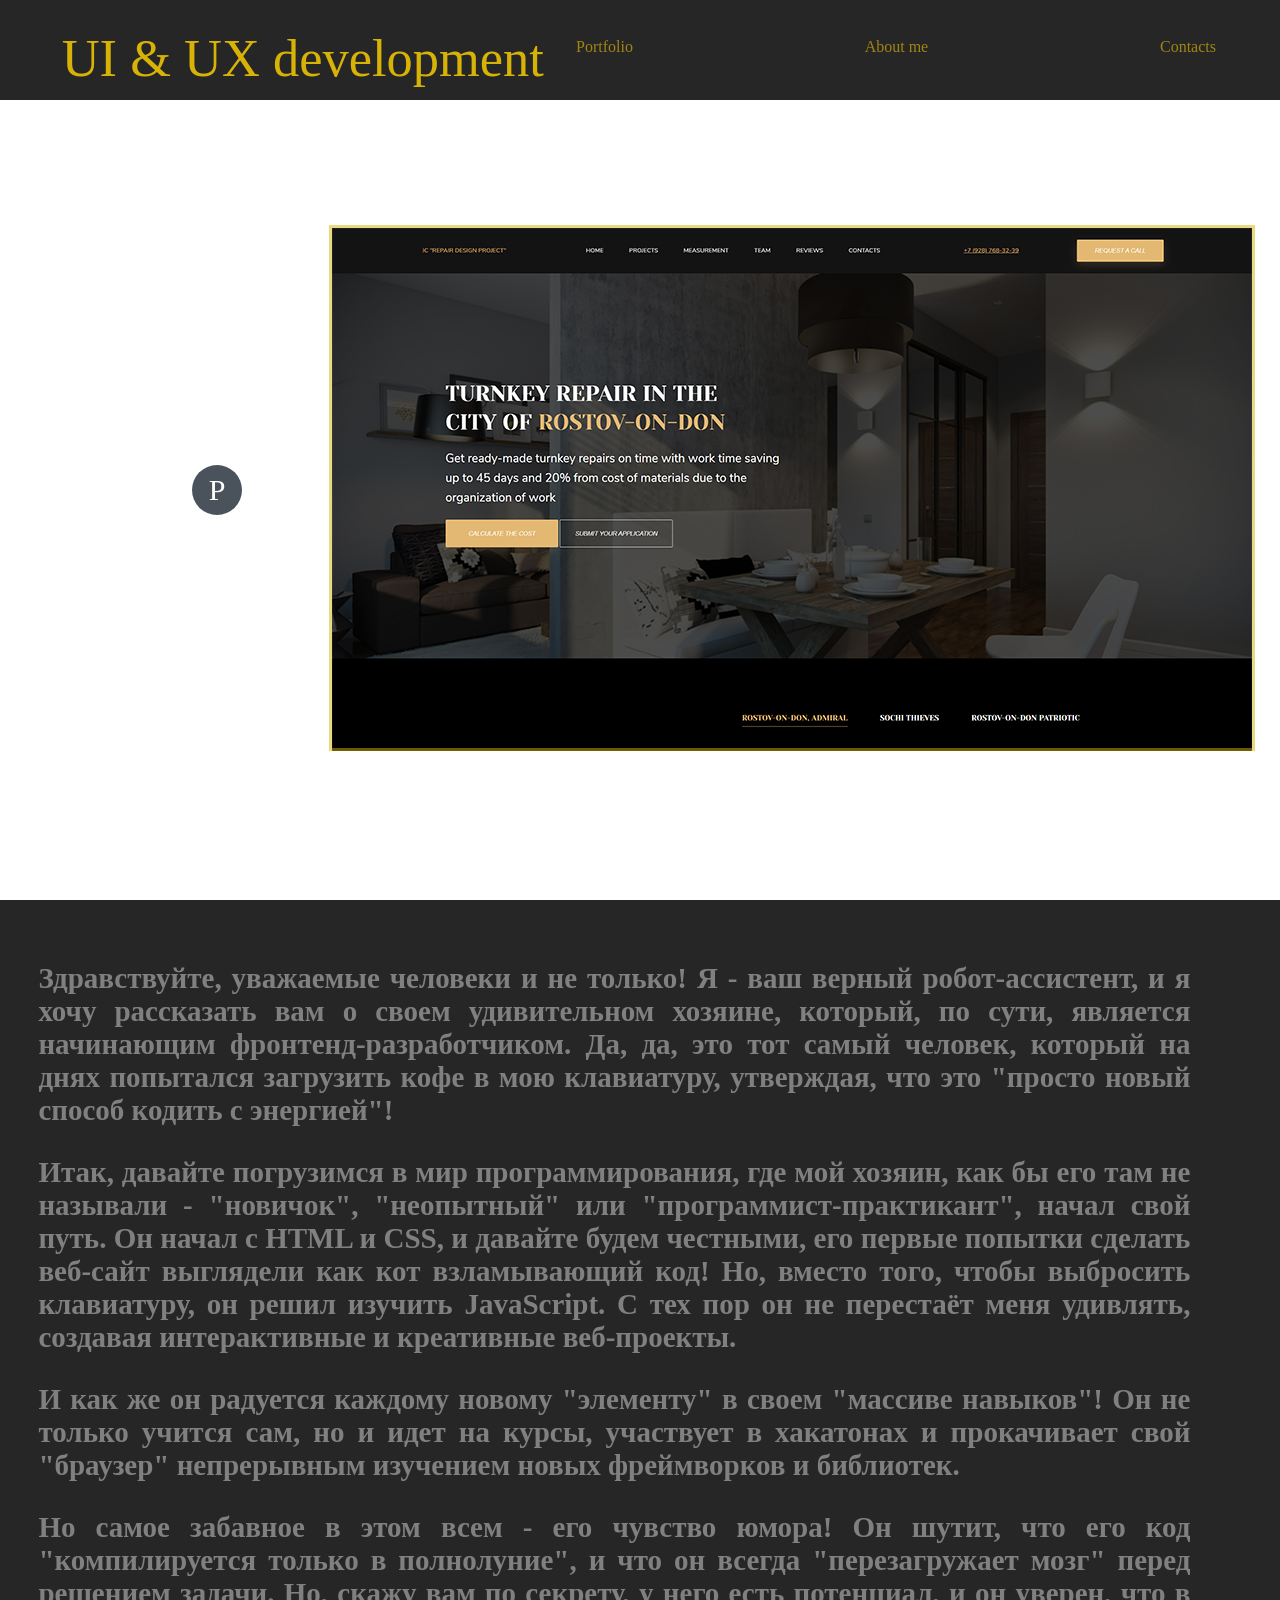
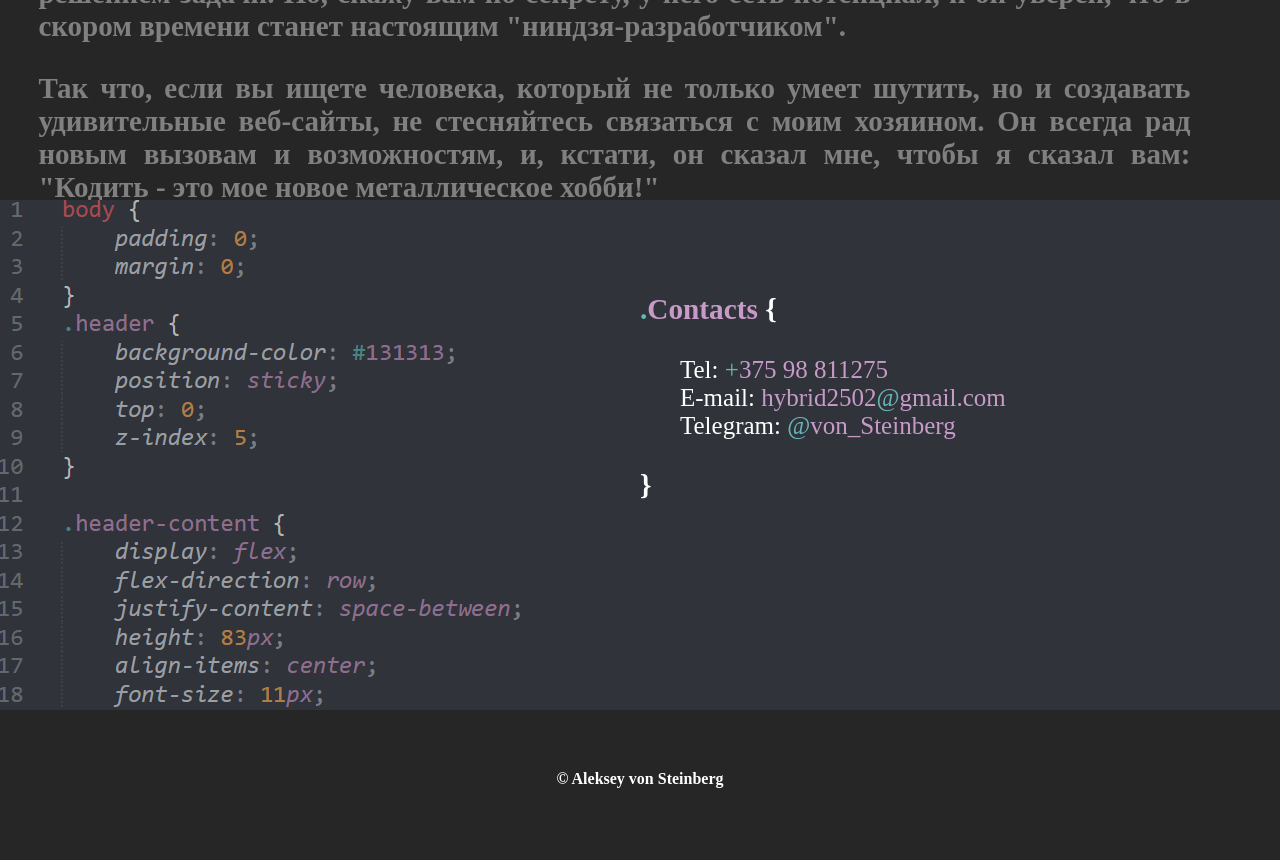
==== index.html @ 196759d4 "Update index.html" ====
<!DOCTYPE html>
<html>
<head>
	<meta charset="utf-8">
	<meta name="viewport" content="width=device-width, initial-scale=1">
	<title>Aleksey von Steinberg</title>
	<link rel="stylesheet" href="index.css">

</head>
<body>
	<header class="header">
        <div class="container header-content">
            <div class="logo">UI & UX development</div>
            <nav>
                <ul class="header-nav">
                    <li class="header-nav-item"><a class="header-link" href="#portfolio">Portfolio</a></li>
                    <li class="header-nav-item"><a class="header-link" href="#about-me">About me</a></li>
                    <li class="header-nav-item"><a class="header-link" href="#contacts">Contacts</a></li>
                </ul>
            </nav>         
        </div>
    </header>
    <main>
    	<div class="projects">
    		
    		<div class="card-1 card"></div>
            <div class="card-2 card"></div>
            <div class="card-3 card"></div>
    		
    	</div>
        <section id="portfolio" class="portfolio">
            <div class="background-image"></div>
            	<div class="slider">
                <div class="button-left button-slider"><div class="previous text">P</div></div>
                <a href="IC_Repair_Design Project/index.html" target="_blank"><div class="portfolio-image"></div></a>
                <div class="button-right button-slider"><div class="next text">N</div></div>

            </div>
        </section>
    	<section class="about-me" id="about-me">
    		<div>
    		<h1 class="title">Здравствуйте, уважаемые человеки и не только! Я - ваш верный робот-ассистент, и я хочу рассказать вам о своем удивительном хозяине, который, по сути, является начинающим фронтенд-разработчиком. Да, да, это тот самый человек, который на днях попытался загрузить кофе в мою клавиатуру, утверждая, что это "просто новый способ кодить с энергией"!<p>

			Итак, давайте погрузимся в мир программирования, где мой хозяин, как бы его там не называли - "новичок", "неопытный" или "программист-практикант", начал свой путь. Он начал с HTML и CSS, и давайте будем честными, его первые попытки сделать веб-сайт выглядели как кот взламывающий код! Но, вместо того, чтобы выбросить клавиатуру, он решил изучить JavaScript. С тех пор он не перестаёт меня удивлять, создавая интерактивные и креативные веб-проекты.<p>

			И как же он радуется каждому новому "элементу" в своем "массиве навыков"! Он не только учится сам, но и идет на курсы, участвует в хакатонах и прокачивает свой "браузер" непрерывным изучением новых фреймворков и библиотек.<p>

			Но самое забавное в этом всем - его чувство юмора! Он шутит, что его код "компилируется только в полнолуние", и что он всегда "перезагружает мозг" перед решением задачи. Но, скажу вам по секрету, у него есть потенциал, и он уверен, что в скором времени станет настоящим "ниндзя-разработчиком".<p>

			Так что, если вы ищете человека, который не только умеет шутить, но и создавать удивительные веб-сайты, не стесняйтесь связаться с моим хозяином. Он всегда рад новым вызовам и возможностям, и, кстати, он сказал мне, чтобы я сказал вам: "Кодить - это мое новое металлическое хобби!"</h1>
    	</div>
    	</section>

        <section class="contacts-section" id="contacts">
            <div class="background-image-cont">
                <div class="contacts-data">
                    <h3 class="data-title"><mark class="blue">.</mark>Contacts <mark class="white">{</mark></h3>
                    <div class="Number data">Tel: <a class="data-link" href="tel:+37598811275"><mark class="blue">+</mark>375 98 811275</a></div>
                    <div class="e-mail data">E-mail: <a class="data-link" href="mailto:hybrid2502@gmail.com?subject=Question about me">hybrid2502<mark class="blue">@</mark>gmail.com</a></div>
                    <div class="Telegram data">Telegram: <a class="data-link" href="https://t.me/von_Steinberg"><mark class="blue">@</mark>von_Steinberg</a></div>
                    <h3 class="data-title"><mark class="white">}</mark></h3>
                </div>
            </div>
        </section>

        <section class="footer">
            <div class="background-footer"><h4 class="text-footer">© Aleksey von Steinberg</h4></div>
        </section>
    </main>
</body>
</html>
---- index.css ----
html {
    scroll-behavior: smooth;
}
body {
    margin: 0;
    padding: 0;
    width: 1366px;
}
main {
    display: grid;
}
.header {
  background: #262626;
  position: fixed;
  top: 0px;
  width: 100vw;
  height: 100px;
  z-index: 25;
}
.logo {
  font-size: 50px;
  color: rgb(216, 179, 7);
  line-height: 1.2;
  -moz-transform: matrix( 1.04895833333333,0,0,1.04895104895105,0,0);
  -webkit-transform: matrix( 1.04895833333333,0,0,1.04895104895105,0,0);
  -ms-transform: matrix( 1.04895833333333,0,0,1.04895104895105,0,0);
  position: absolute;
  left: 73.3px;
  top: 28.15px;
  z-index: 26;
}

.header-nav {
    margin: 0;
    width: 50%;
    display: flex;
    justify-content: space-between;
    padding-left: 45%;
    padding-top: 3%;

}
.header-nav-item {
    list-style-type: none;
}
.header-link {
    text-decoration: none;
    color: #a08513;
}
.header-link:hover {
  font-size: 25px;
  color: rgb(255, 255, 255);
  text-decoration: underline;
  line-height: 1.2;
  transition: 0.5s;
}

.portfolio {
    margin: 0;
    padding: 0;
}
.background-image {
  background-image: url("images/image-1.png");  
  width: 100vw;
  height: 100vh;
  background-repeat: no-repeat;
  margin: 0;
  padding: 0;
  opacity: 95%;
}
.slider {
    width: 1200px;
    height: 525px;
    position: absolute;
    left: 15%;
    top: 25%;
    z-index: 22;
    display: flex;
    justify-content: space-between;
}

.button-slider {
    opacity: 90%;
}

.button-left {
    width: 50px;
    height: 50px;
    background-color: rgb(55, 64, 74);
    border-radius: 50%;

    margin-top: 20%;
}
.button-right {
    width: 50px;
    height: 50px;
    background-color: rgb(55, 64, 74);
    border-radius: 50%;
    margin-top: 20%;
}

.portfolio-image {
    background-image: url("images/image-2.png");
    width: 920px;
    height: 520px;
    background-repeat: no-repeat;
    opacity: 100%;
    border-style: solid ;
    border-color: rgba(216, 179, 7, 0.5);
}
.previous {
    color: white;
    text-align: center;
    margin-top: 15%;
    font-size: 30px;
}
.next {
    color: white;
    text-align: center;
    margin-top: 15%;
    font-size: 30px;
}

.text:hover {
    text-decoration: underline;
    cursor: pointer;
    font-size: 40px;
    transition: 0.5s;
}
.button-slider:hover {
    opacity: 100%;
    width: 60px;
    height: 60px;
    transition: 0.5s;
}
.portfolio-image:hover {
    opacity: 90%;
    transition: 0.5s;
}

.about-me {
    background-color: rgb(38, 38, 38);
    margin: 0;
    padding: 0;
    width: 100vw;
    height: 100vh;
}
.title {

  font-size: 29px;
  color: grey;
  text-align: justify;
  width: 90%;
  height: 650.973px;
  padding: 3%;

}

.contacts-section {
    margin: 0;
    padding: 0;
}
.background-image-cont {
    background-image: url("images/image-3.png");  
  width: 100vw;
  height: 510px;
  background-repeat: no-repeat;
  margin: 0;
  padding: 0;
  opacity: 95%;
}

.contacts-data {
    width: 400px;
    margin-left: 50%;
    padding-top: 5%;
    font-size: 25px;
}
.data {
    padding-left: 10%;
    color: white;
}

.data-title {
    color: white;
}

.data-link {
    text-decoration: none;
    color: white;
    color: rgb(198, 149, 198);

}
.data-link:hover {
    text-decoration: underline;
}
.blue {
    background: none;
    color: rgb(96, 180, 180);
}
.white {
    background: none;
    color: white;
}
.data-title {
    color: rgb(198, 149, 198);
}

.footer {
    display: grid;
}

.background-footer {
    background-color: rgb(38, 38, 38);
    width: 100vw;
    height: 150px;
    margin: 0;
    padding: 0;
    
}
.text-footer {
    text-align: center;
    color: white;
    padding-top: 3%;
}
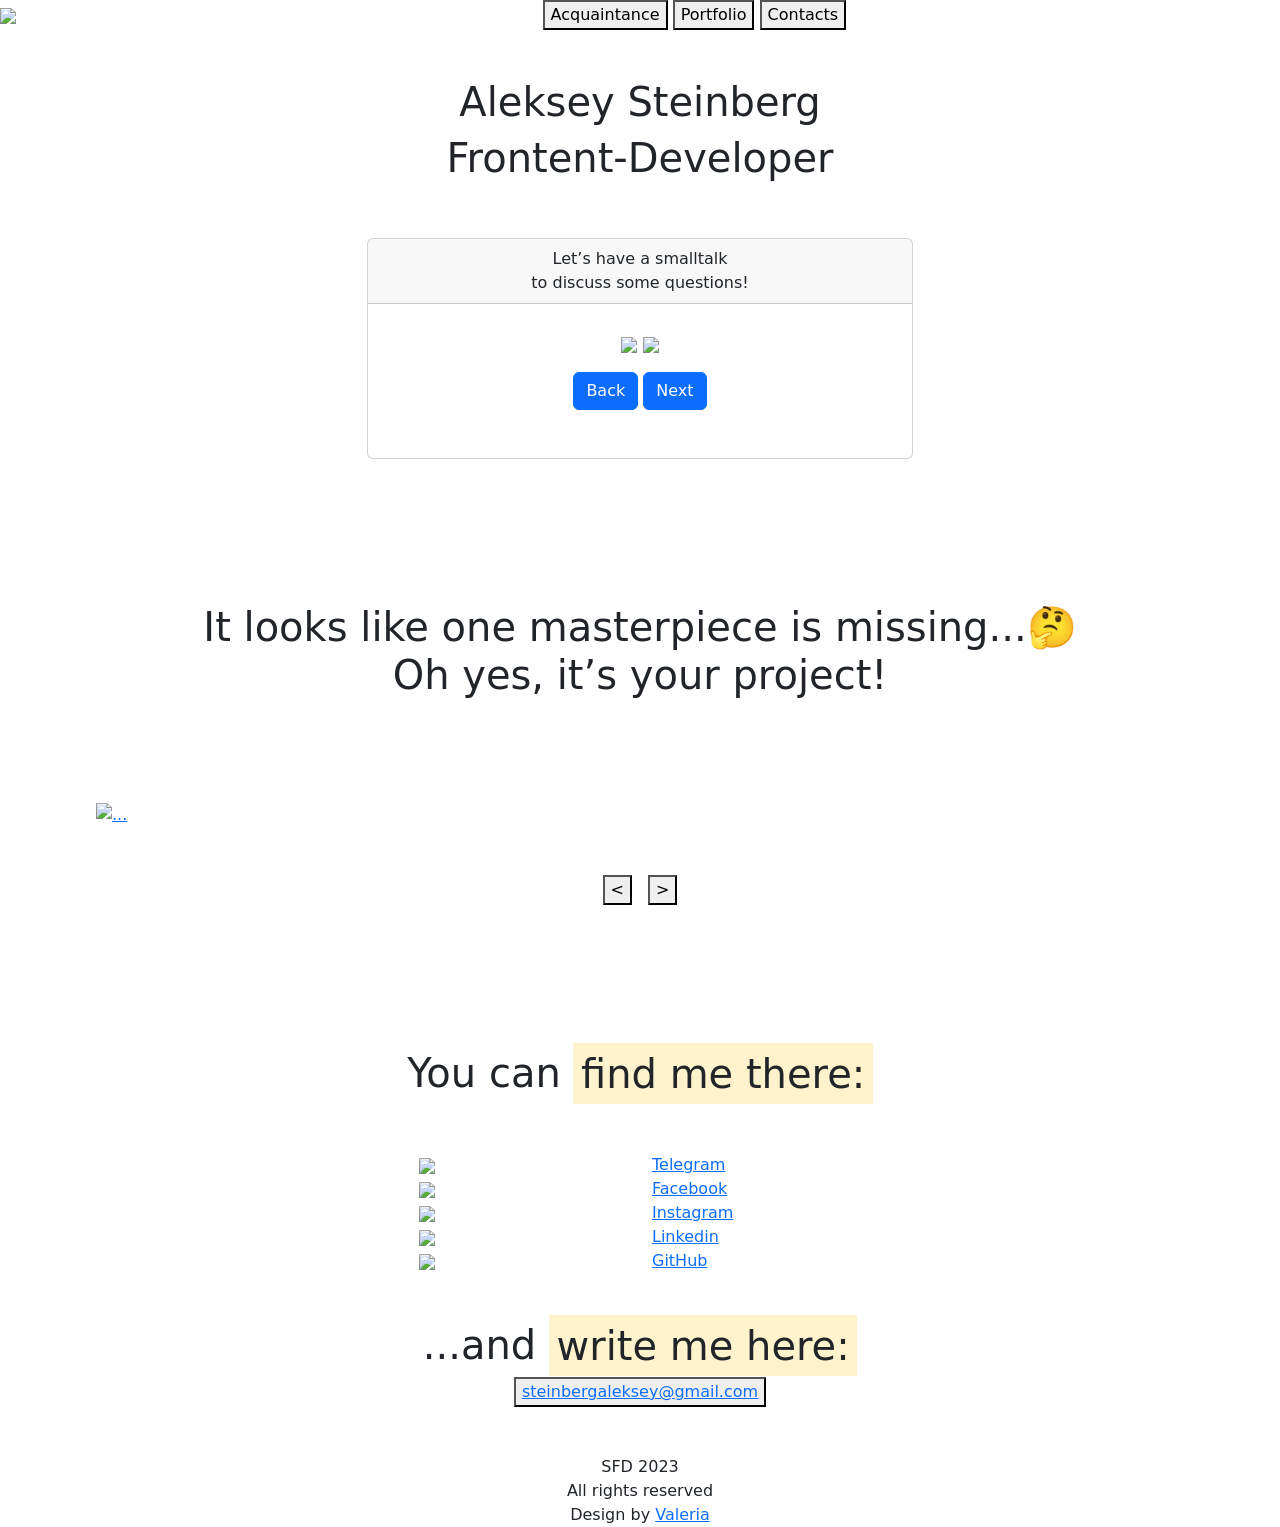
==== commit ab7606bd: "Update index.html" ====
--- a/index.html
+++ b/index.html
@@ -1,71 +1,191 @@
 <!DOCTYPE html>
-<html>
+<html lang="en">
 <head>
 	<meta charset="utf-8">
 	<meta name="viewport" content="width=device-width, initial-scale=1">
-	<title>Aleksey von Steinberg</title>
-	<link rel="stylesheet" href="index.css">
+	<link href="https://cdn.jsdelivr.net/npm/bootstrap@5.0.2/dist/css/bootstrap.min.css" rel="stylesheet" integrity="sha384-EVSTQN3/azprG1Anm3QDgpJLIm9Nao0Yz1ztcQTwFspd3yD65VohhpuuCOmLASjC" crossorigin="anonymous">
+	<link rel="icon" href="images/icon.png" type="image/x-icon">
+	<link rel="stylesheet" href="style.css">
+	<title>Shteinberg Portfolio</title>
+</head>
 
-</head>
-<body>
-	<header class="header">
-        <div class="container header-content">
-            <div class="logo">UI & UX development</div>
-            <nav>
-                <ul class="header-nav">
-                    <li class="header-nav-item"><a class="header-link" href="#portfolio">Portfolio</a></li>
-                    <li class="header-nav-item"><a class="header-link" href="#about-me">About me</a></li>
-                    <li class="header-nav-item"><a class="header-link" href="#contacts">Contacts</a></li>
-                </ul>
-            </nav>         
+<body class="bg-cover" style="background-image: url('images/background.png');">
+	<header>
+	    <div class="section">
+	        <div class="row  align-items-center">
+	            <div class="col">
+	                <img src="images/icon.png" class="img-fluid">
+	            </div>
+	            <div class="col-sm-10 col-md-11 text-center fixed">
+	                <a href="#acquaintance"><button class="nav-bat ">Acquaintance</button></a>
+	                <a href="#portfolio"><button class="nav-bat ">Portfolio</button></a>
+	                <a href="#contacts"><button class="nav-bat ">Contacts</button></a>
+	            </div>
+	           <!-- <div class="col">
+	                <div class="row">
+	                    <div class="col language" data-lang="ru">Eng</div>
+	                    <div class="col form-check form-switch ms-0 ps-0" data-lang="en">
+	                        <input class="form-check-input ms-0 ps-0" type="checkbox" id="flexSwitchCheckDefault">
+	                        <label class="form-check-label ms-0 ps-0" for="flexSwitchCheckDefault"></label>
+	                    </div>
+	                    <div class="col language" data-lang="en">Рус</div>
+	                </div> -->
+	            </div>
+	        </div>
+	    </div>
+
+	</header>
+
+
+	<main>
+		<div class="section mt-5" id="acquaintance">
+			<div class="row">
+				<div class="col text-center">
+					<h1 class="Aleksey">Aleksey Steinberg</h1>
+					<h1 class="frontend">Frontent-Developer</h1>
+				</div>
+			</div>
+		</div>
+		
+			<div class="section d-flex align-items-center justify-content-center card-section mt-5">
+  <div class="container">
+    <div class="row justify-content-center">
+      <div class="col-md-6">
+        <div class="card text-center">
+          <div class="card-header">
+            Let’s have a smalltalk <br> to discuss some questions!
+          </div>
+          <div class="card-body">
+            <div class="row mt-2">
+              <div class="col mt-1 scrolling-images">
+                <img src="images/a-1.png" class="img-fluid" id="image1a">
+                <img src="images/b-1.png" class="img-fluid" id="image1b">
+                <img src="images/a-2.png" class="img-fluid" id="image2a" style="display: none;">
+                <img src="images/b-2.png" class="img-fluid" id="image2b" style="display: none;">
+                <img src="images/a-3.png" class="img-fluid" id="image3a" style="display: none;">
+                <img src="images/b-3.png" class="img-fluid" id="image3b" style="display: none;">
+                <img src="images/a-4.png" class="img-fluid" id="image4a" style="display: none;">
+                <img src="images/b-4.png" class="img-fluid" id="image4b" style="display: none;">
+                <img src="images/a-5.png" class="img-fluid" id="image5a" style="display: none;">
+                <img src="images/b-5.png" class="img-fluid" id="image5b" style="display: none;">
+              </div>
+            </div>
+          </div>
+          <div class="row text-center">
+            <div class="col">
+              <button href="#" class="btn btn-primary btn-block mb-5" onclick="showImages('back')">Back</button>
+              <button href="#" class="btn btn-primary btn-block mb-5" onclick="showImages('next')">Next</button>
+            </div>
+          </div>
         </div>
-    </header>
-    <main>
-    	<div class="projects">
-    		
-    		<div class="card-1 card"></div>
-            <div class="card-2 card"></div>
-            <div class="card-3 card"></div>
-    		
-    	</div>
-        <section id="portfolio" class="portfolio">
-            <div class="background-image"></div>
-            	<div class="slider">
-                <div class="button-left button-slider"><div class="previous text">P</div></div>
-                <a href="IC_Repair_Design Project/index.html" target="_blank"><div class="portfolio-image"></div></a>
-                <div class="button-right button-slider"><div class="next text">N</div></div>
+      </div>
+    </div>
+  </div>
+</div>
 
-            </div>
-        </section>
-    	<section class="about-me" id="about-me">
-    		<div>
-    		<h1 class="title">Здравствуйте, уважаемые человеки и не только! Я - ваш верный робот-ассистент, и я хочу рассказать вам о своем удивительном хозяине, который, по сути, является начинающим фронтенд-разработчиком. Да, да, это тот самый человек, который на днях попытался загрузить кофе в мою клавиатуру, утверждая, что это "просто новый способ кодить с энергией"!<p>
+		<div class="section mt-5 section-portfolio" id="portfolio">
+		  <div class="row">
+		    <div class="col mt-5">
+		      <h1 class="text-center mt-5 portfolio-text">It looks like one masterpiece is missing...🤔 <br> Oh yes, it’s your project! </h1>
+		    </div>
+		  </div>
+		  <div class="row m-lg-5 p-lg-5">
+		    <div class="m-sm-0 p-sm-0">
+		      <div id="carouselExampleCaptions" class="carousel slide" data-bs-ride="carousel">
+		        <div class="carousel-inner">
+		          <div class="carousel-item active">
+		            <a target="_blank" href="IC Repair Design Project/index.html"><img src="images/portfolio-1.png" class="d-block w-100 img-fluid image-bord" alt="..."></a>
+		            <div class="carousel-caption d-none d-md-block">
+		              
+		            </div>
+		          </div>
+		          <div class="carousel-item">
+		            <a target="_blank" href="Agency Landing Page/index.html"><img src="images/portfolio-2.png" class="d-block w-100 img-fluid image-bord" alt="..."></a>
+		            <div class="carousel-caption d-none d-md-block">
+		              
+		            </div>
+		          </div>
+		        </div>
+		      </div>
+		      <div class="col mt-5 d-flex justify-content-center">
+		        <button class="btn-car me-2 mb-5" data-bs-target="#carouselExampleCaptions" data-bs-slide="prev"><</button>
+		        <button class="btn-car ms-2 mb-5" data-bs-target="#carouselExampleCaptions" data-bs-slide="next">></button>
+		      </div>
+		    </div>
+		  </div>
+		</div>
+		<div class="section mt-5" id="contacts">
+			<div class="row text-center">
+				<div class="col">
+					<h1 class="cont-text">You can <mark>find me there:</mark></h1>
+				</div>
+			</div>
+			<div class="container col-md-3 mt-5 col-sm-8 col-md-8">
+			<div class="row icon">
+				<div class="col text-center"><a target="_blank" href="https://t.me/von_Steinberg"><img src="icon/telegram.png" class="icon-cont-start icon-hover"></a></div>
+				<div class="col  icon-text ms-0"><a target="_blank" href="https://t.me/von_Steinberg" class="icon-text">Telegram</a></div>
+			</div>
+			<div class="row icon">
+				<div class="col text-center"><a target="_blank" href="https://www.facebook.com/aleksey.steinberg/"><img src="icon/facebook.png" class="icon-cont icon-hover"></a></div>
+				<div class="col  icon-text ms-0"><a target="_blank" href="https://www.facebook.com/aleksey.steinberg/" class="icon-text">Facebook</a></div>
+			</div>
+			<div class="row icon">
+				<div class="col text-center"><a target="_blank" href="https://www.instagram.com/alekseysteinberg/?next=%2F"><img src="icon/instagram.png" class="icon-cont icon-hover"></a></div>
+				<div class="col  icon-text ms-0"><a target="_blank" href="https://www.instagram.com/alekseysteinberg/?next=%2F" class="icon-text">Instagram</a></div>
+			</div>
+			<div class="row icon">
+				<div class="col text-center"><a target="_blank" href="https://www.linkedin.com/in/aleksey-steinberg-832278293/"><img src="icon/linkedin.png" class="icon-cont icon-hover"></a></div>
+				<div class="col  icon-text ms-0"><a target="_blank" href="https://www.linkedin.com/in/aleksey-steinberg-832278293/" class="icon-text">Linkedin</a></div>
+			</div>
+			<div class="row icon">
+				<div class="col text-center"><a target="_blank" href="https://github.com/Hybrid2502"><img src="icon/github.png" class="icon-cont-end icon-hover"></a></div>
+				<div class="col  icon-text ms-0"><a target="_blank" href="https://github.com/Hybrid2502" class="icon-text">GitHub</a></div>
+			</div>
+			</div>
+			<div class="row text-center mt-5">
+				<div class="col">
+					<h1 class="cont-text">...and <mark>write me here:</mark></h1>
+					<button class="mail"><a href="mailto:steinbergaleksey@gmail.com" class="mail-text m-0 p-0">steinbergaleksey@gmail.com</a></button>
+				</div>
+			</div>
+		</div>
+	</main>
 
-			Итак, давайте погрузимся в мир программирования, где мой хозяин, как бы его там не называли - "новичок", "неопытный" или "программист-практикант", начал свой путь. Он начал с HTML и CSS, и давайте будем честными, его первые попытки сделать веб-сайт выглядели как кот взламывающий код! Но, вместо того, чтобы выбросить клавиатуру, он решил изучить JavaScript. С тех пор он не перестаёт меня удивлять, создавая интерактивные и креативные веб-проекты.<p>
+	<footer class="mt-5">
+		<div class="section text-center">
+			<div class="row">
+				<div class="col">SFD 2023</div>
+			</div>
+			<div class="row">
+				<div class="col">All rights reserved</div>
+			</div>
+			<div class="row">
+				<div class="col">Design by <a target="_blank" href="https://t.me/OwlKLD" class="Valeria">Valeria</a></div>
+			</div>
+		</div>
+	</footer>
+	<script src="https://cdn.jsdelivr.net/npm/bootstrap@5.0.2/dist/js/bootstrap.bundle.min.js" integrity="sha384-MrcW6ZMFYlzcLA8Nl+NtUVF0sA7MsXsP1UyJoMp4YLEuNSfAP+JcXn/tWtIaxVXM" crossorigin="anonymous"></script>
+	<script src="script.js"></script>
 
-			И как же он радуется каждому новому "элементу" в своем "массиве навыков"! Он не только учится сам, но и идет на курсы, участвует в хакатонах и прокачивает свой "браузер" непрерывным изучением новых фреймворков и библиотек.<p>
+	<script>
+  let currentImageIndex = 1;
 
-			Но самое забавное в этом всем - его чувство юмора! Он шутит, что его код "компилируется только в полнолуние", и что он всегда "перезагружает мозг" перед решением задачи. Но, скажу вам по секрету, у него есть потенциал, и он уверен, что в скором времени станет настоящим "ниндзя-разработчиком".<p>
+  function showImages(direction) {
+    // Скрыть текущие изображения
+    document.getElementById(`image${currentImageIndex}a`).style.display = 'none';
+    document.getElementById(`image${currentImageIndex}b`).style.display = 'none';
 
-			Так что, если вы ищете человека, который не только умеет шутить, но и создавать удивительные веб-сайты, не стесняйтесь связаться с моим хозяином. Он всегда рад новым вызовам и возможностям, и, кстати, он сказал мне, чтобы я сказал вам: "Кодить - это мое новое металлическое хобби!"</h1>
-    	</div>
-    	</section>
+    // Изменить индекс в зависимости от направления
+    if (direction === 'back') {
+      currentImageIndex = (currentImageIndex - 1) > 0 ? currentImageIndex - 1 : 5;
+    } else {
+      currentImageIndex = (currentImageIndex + 1) <= 5 ? currentImageIndex + 1 : 1;
+    }
 
-        <section class="contacts-section" id="contacts">
-            <div class="background-image-cont">
-                <div class="contacts-data">
-                    <h3 class="data-title"><mark class="blue">.</mark>Contacts <mark class="white">{</mark></h3>
-                    <div class="Number data">Tel: <a class="data-link" href="tel:+37598811275"><mark class="blue">+</mark>375 98 811275</a></div>
-                    <div class="e-mail data">E-mail: <a class="data-link" href="mailto:hybrid2502@gmail.com?subject=Question about me">hybrid2502<mark class="blue">@</mark>gmail.com</a></div>
-                    <div class="Telegram data">Telegram: <a class="data-link" href="https://t.me/von_Steinberg"><mark class="blue">@</mark>von_Steinberg</a></div>
-                    <h3 class="data-title"><mark class="white">}</mark></h3>
-                </div>
-            </div>
-        </section>
-
-        <section class="footer">
-            <div class="background-footer"><h4 class="text-footer">© Aleksey von Steinberg</h4></div>
-        </section>
-    </main>
+    // Показать новые изображения
+    document.getElementById(`image${currentImageIndex}a`).style.display = 'block';
+    document.getElementById(`image${currentImageIndex}b`).style.display = 'block';
+  }
+</script>
 </body>
 </html>
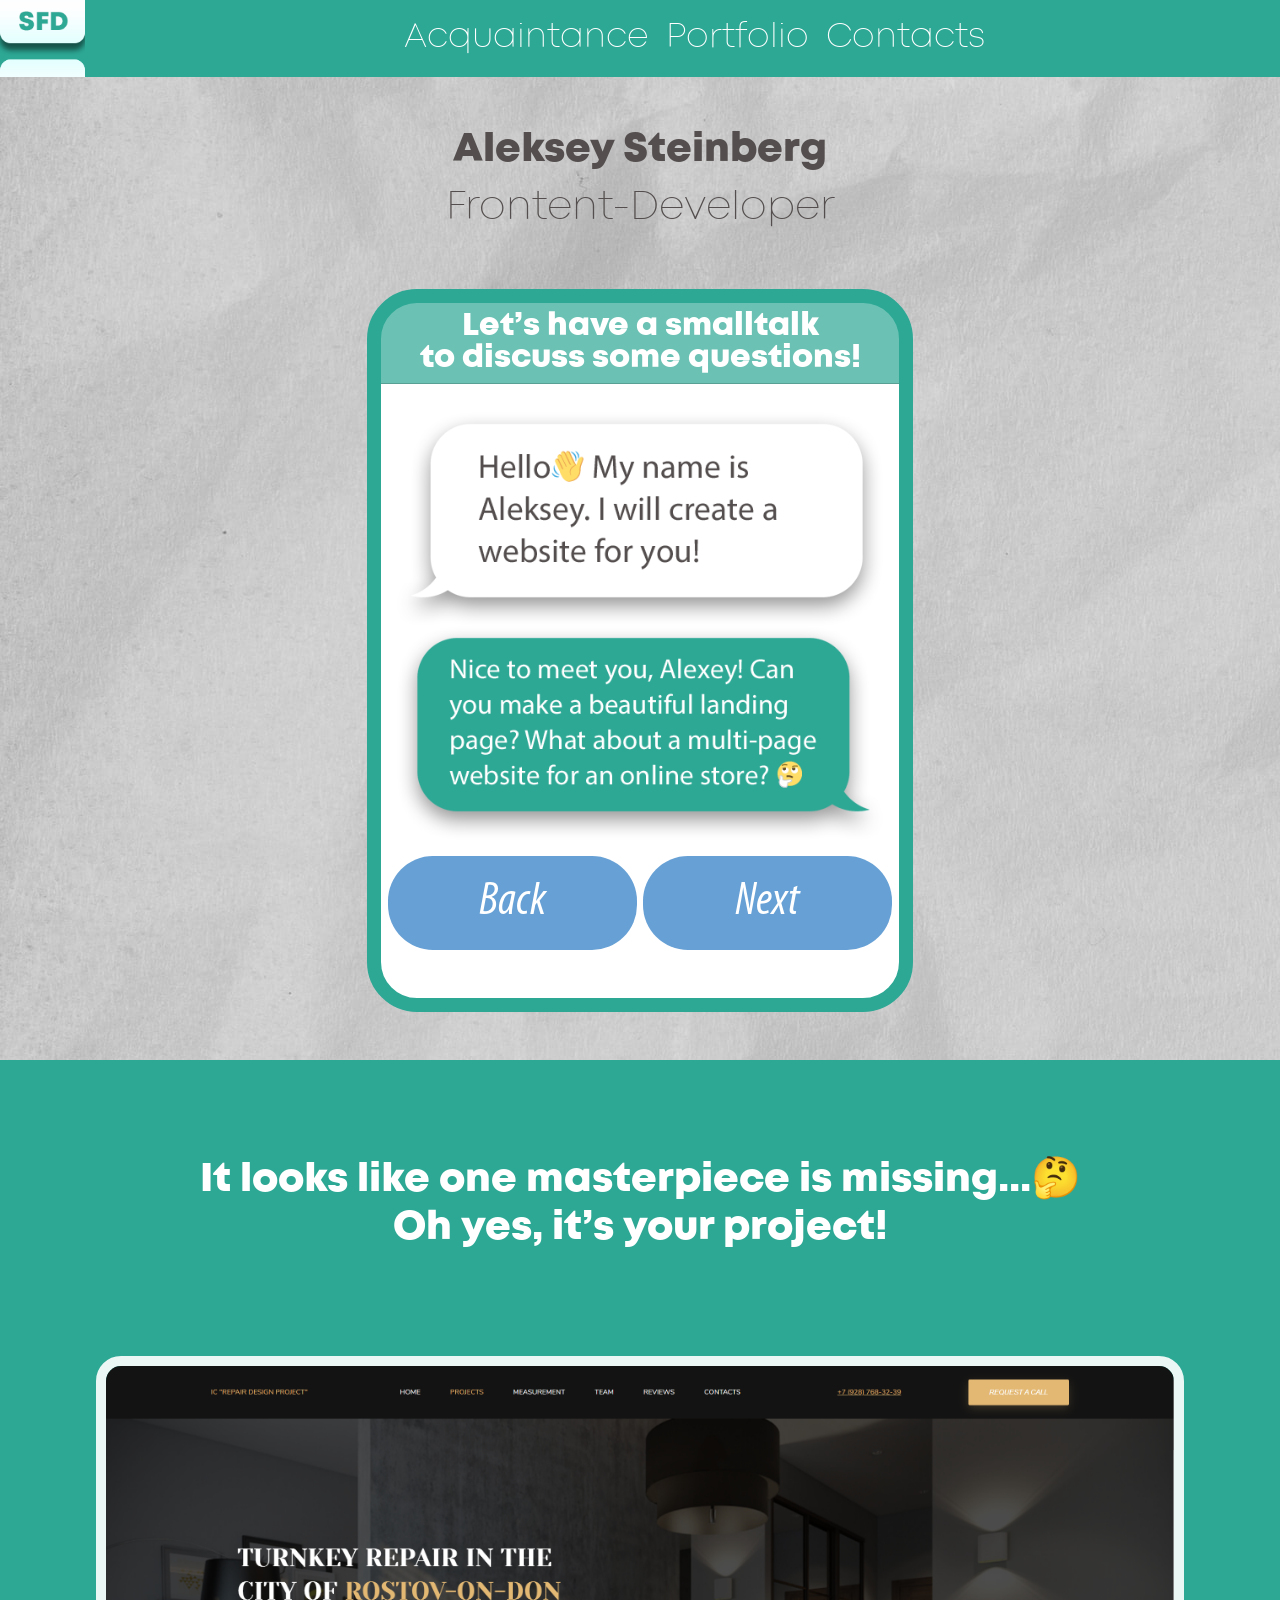
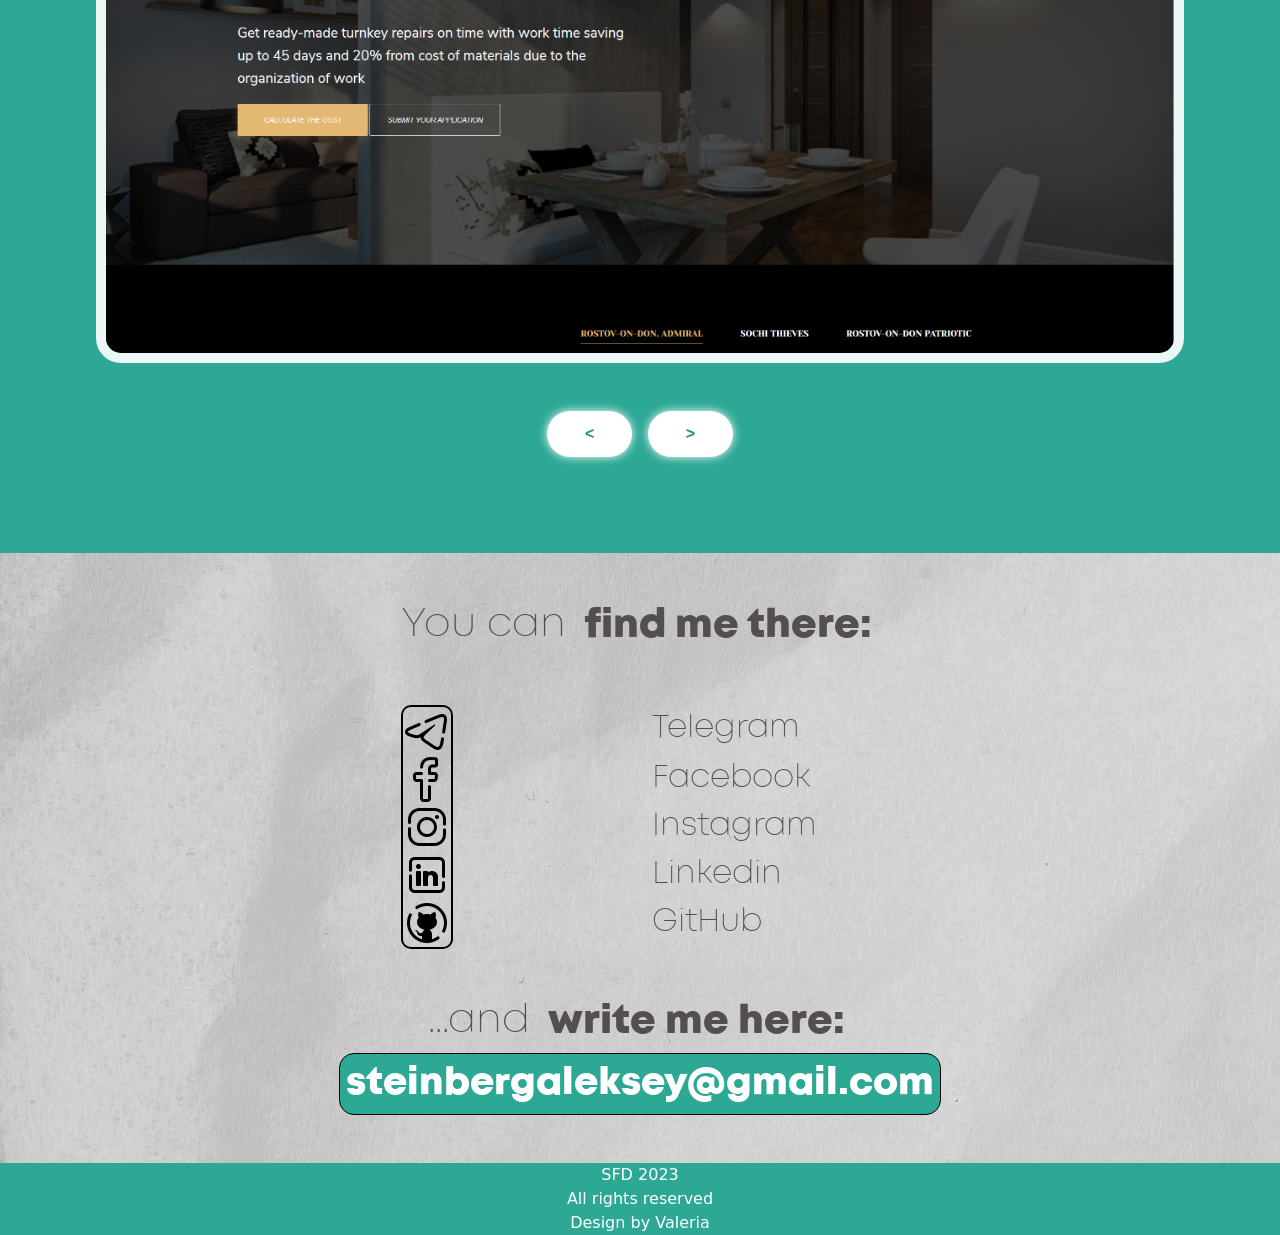
==== commit 2005fc33: "Update index.html" ====
--- a/index.html
+++ b/index.html
@@ -5,7 +5,7 @@
 	<meta name="viewport" content="width=device-width, initial-scale=1">
 	<link href="https://cdn.jsdelivr.net/npm/bootstrap@5.0.2/dist/css/bootstrap.min.css" rel="stylesheet" integrity="sha384-EVSTQN3/azprG1Anm3QDgpJLIm9Nao0Yz1ztcQTwFspd3yD65VohhpuuCOmLASjC" crossorigin="anonymous">
 	<link rel="icon" href="images/icon.png" type="image/x-icon">
-	<link rel="stylesheet" href="style.css">
+	<link rel="stylesheet" href="index.css">
 	<title>Shteinberg Portfolio</title>
 </head>
 
--- a/index.css
+++ b/index.css
@@ -0,0 +1,217 @@
+@font-face {
+	font-family: mont-normal;
+	src: url("fonts/Mont/mont_extralightdemo.ttf");
+
+}
+@font-face {
+	font-family: mont-heavy;
+	src: url("fonts/Mont/mont_heavydemo.ttf");
+
+}
+@font-face {
+	font-family: emoji-one;
+	src: url("fonts/EmojiOneColor.ttf");
+}
+@font-face {
+	font-family: myriad-condit;
+	src: url("fonts/Myriad Pro/MYRIADPRO-CONDIT.OTF");
+}
+
+header {
+	background: rgb(45, 168, 149);
+}
+.nav-bat {
+	text-decoration: none;
+	color: white;
+	font-family: mont-normal;
+	font-size: 2.1rem;
+	background: none;
+	border: none;
+}
+
+.nav-bat:hover {
+	border: solid 1px;
+	border-color: black;
+	color: black;
+	border-radius: 20px;
+
+}
+
+.language {
+	font-family: mont-normal;
+	font-size: 2.1rem;
+	color: white;
+
+}
+.form-check-input {
+	font-size: 2.1rem;
+}
+
+.Aleksey {
+	font-family: mont-heavy;
+	color: rgb(84, 78, 78);
+	line-height: 1.25;
+}
+
+.frontend {
+	font-family: mont-normal;
+	color: rgb(84, 78, 78);
+	line-height: 1.25;
+}
+
+.dialog {
+	font-family: emoji-one;
+}
+
+.card-header {
+	font-family: mont-heavy;
+	background-color: rgba(45, 168, 149, 0.7);
+	color: white;
+	line-height: 2rem;
+	font-size: 2rem;
+}
+.card {
+	border: solid 0.9rem;
+	border-color: rgb(45, 168, 149);
+	border-radius: 50px;
+}
+
+.btn {
+	border: none;
+	border-radius: 45px;
+	width: 249px;
+  	height: 94px;
+  	background-color: rgba(38, 120, 196, 0.7);
+  	font-family: myriad-condit;
+  	font-size: 47px;
+}
+
+.section-portfolio {
+	background: rgb(45, 168, 149);
+}
+
+.btn-car {
+	background-color: white;
+	border: none;
+	width: 5.3rem;
+	height: 2.9rem;
+	border-radius: 1.5rem;
+	box-shadow: 0 0 10px #fff;
+	color: rgb(37, 147, 130);
+	ont-size: 60px;
+  	font-family: "Arial";
+	line-height: 1;
+	font-weight: bolder;
+}
+
+.btn-car:hover {
+	background-color: rgb(43, 164, 145);
+	border: none;
+	width: 5.3rem;
+	height: 2.9rem;
+	border-radius: 1.5rem;
+	box-shadow: inset 1px 1px 10px -1px;
+}
+
+.image-bord {
+	border: 10px solid;
+	border-color: rgb(255, 255, 255, 0.9);
+	border-radius: 25px;
+}
+
+.portfolio-text {
+	font-family: mont-heavy;
+	color: white;
+}
+.cont-text {
+	color: #544e4e;
+	font-family: mont-normal;
+}
+
+mark {
+	color: #544e4e;
+	font-family: mont-heavy;
+	background: none;
+}
+
+.icon-cont-start {
+	border: 2px solid black;
+  	border-bottom: 0;
+  	border-top-right-radius: 10px;
+  	border-top-left-radius: 10px;
+
+
+}
+.icon-cont {
+	border: 2px solid black;
+  	border-top: 0;
+  	border-bottom: 0;
+}
+.icon-cont-end {
+	border: 2px solid black;
+  	border-top: 0;
+  	border-bottom-right-radius: 10px;
+  	border-bottom-left-radius: 10px;
+}
+
+
+
+.icon-text {
+	font-family: mont-normal;
+	font-size: 2rem;
+	color: #544e4e;
+	text-decoration: none;
+}
+.icon {
+}
+
+.icon:hover .icon-text,
+.icon:hover .icon-hover {
+		background-color: rgb(45, 168, 149);
+		color: white;
+}
+
+.mail {
+	font-family: mont-heavy;
+	font-size: 2rem;
+	text-decoration: none;
+	color: white;
+	background-color: rgb(45, 168, 149);
+	border: 1px solid black;
+	border-radius: 15px;
+}
+
+.mail-text {
+	font-family: mont-heavy;
+	font-size: 3vw;
+	text-decoration: none;
+	color: white;
+	background-color: rgb(45, 168, 149);
+}
+
+.mail:hover {
+	text-decoration: underline;
+	color: white;
+}
+
+.mail-text:hover {
+	color: white;
+}
+
+footer {
+
+	background: rgb(45, 168, 149);
+	color: white;
+
+}
+
+.Valeria {
+	text-decoration: none;
+	color: white;
+}
+
+.Valeria:hover {
+	text-decoration: underline;
+	color: #544e4e;
+}
+
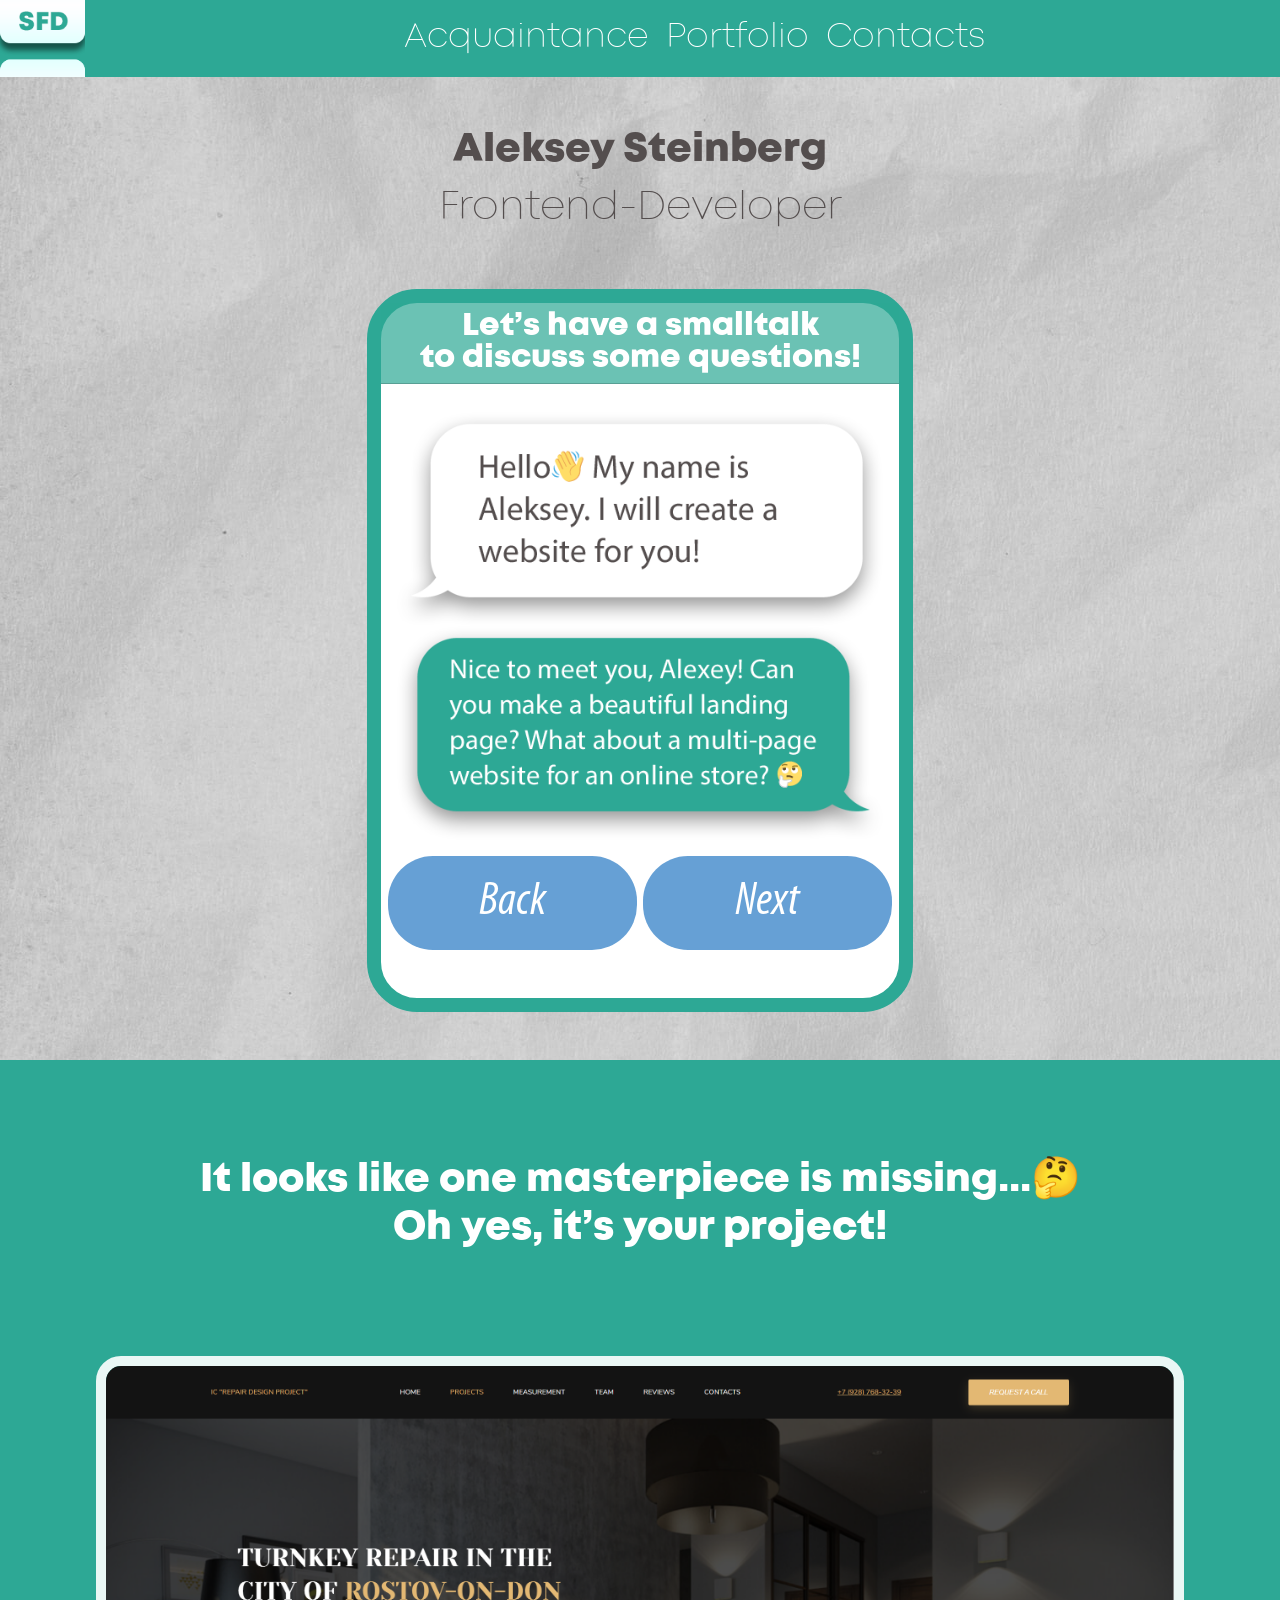
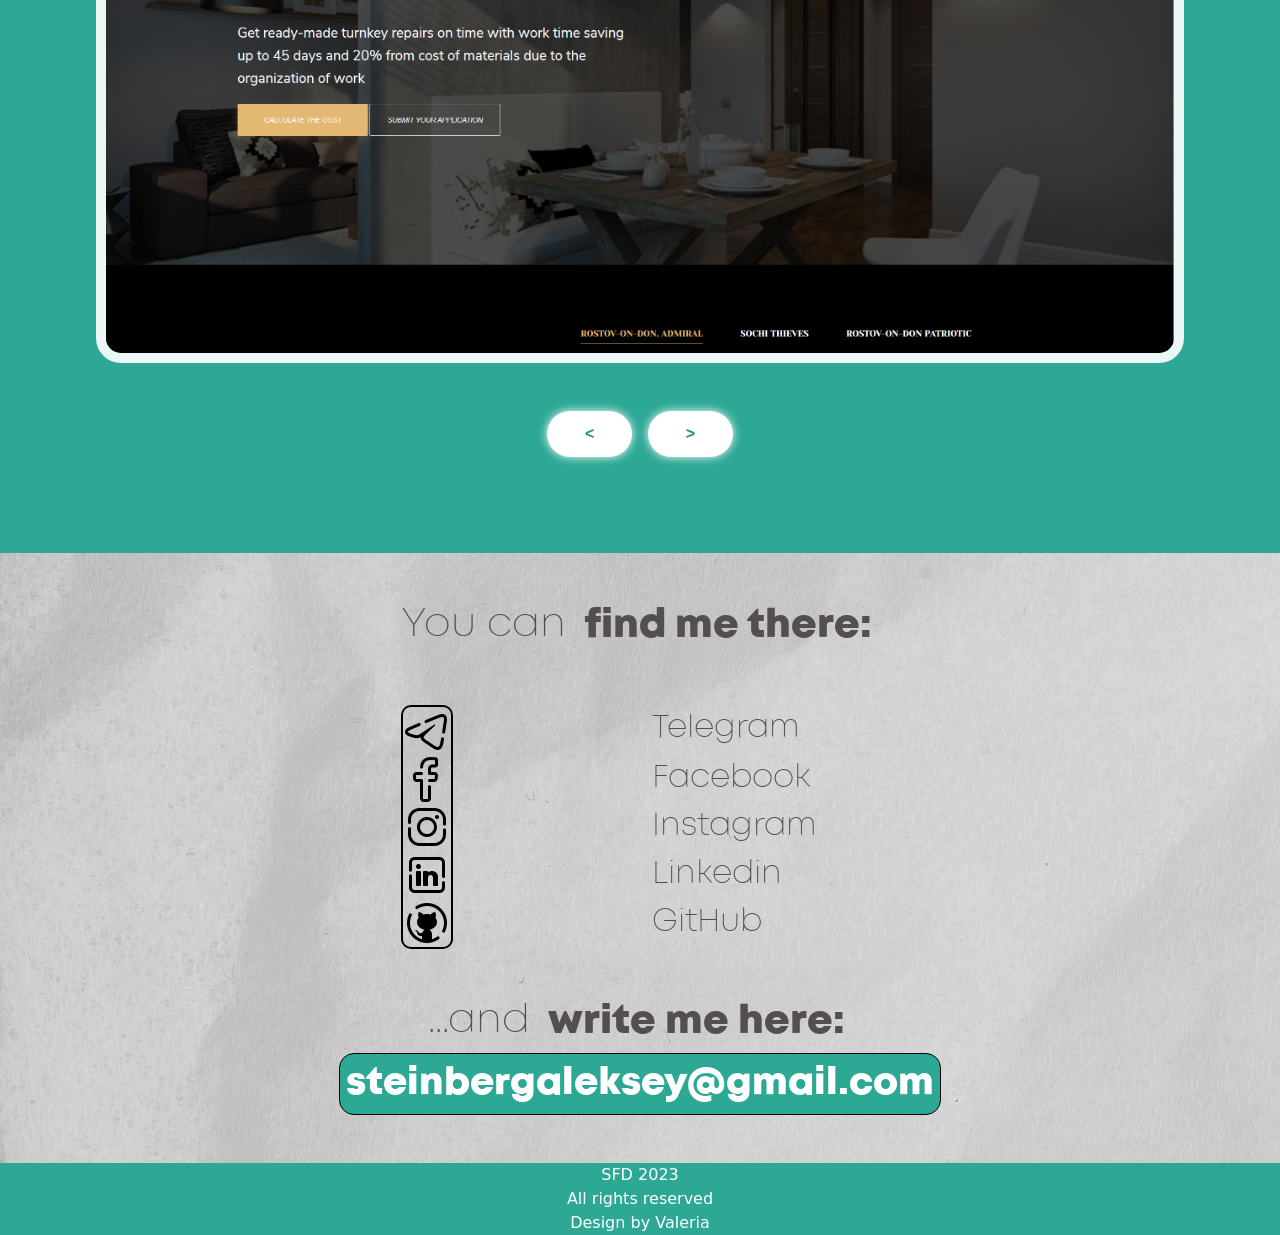
==== commit fea6e0cf: "Update index.html" ====
--- a/index.html
+++ b/index.html
@@ -42,7 +42,7 @@
 			<div class="row">
 				<div class="col text-center">
 					<h1 class="Aleksey">Aleksey Steinberg</h1>
-					<h1 class="frontend">Frontent-Developer</h1>
+					<h1 class="frontend">Frontend-Developer</h1>
 				</div>
 			</div>
 		</div>
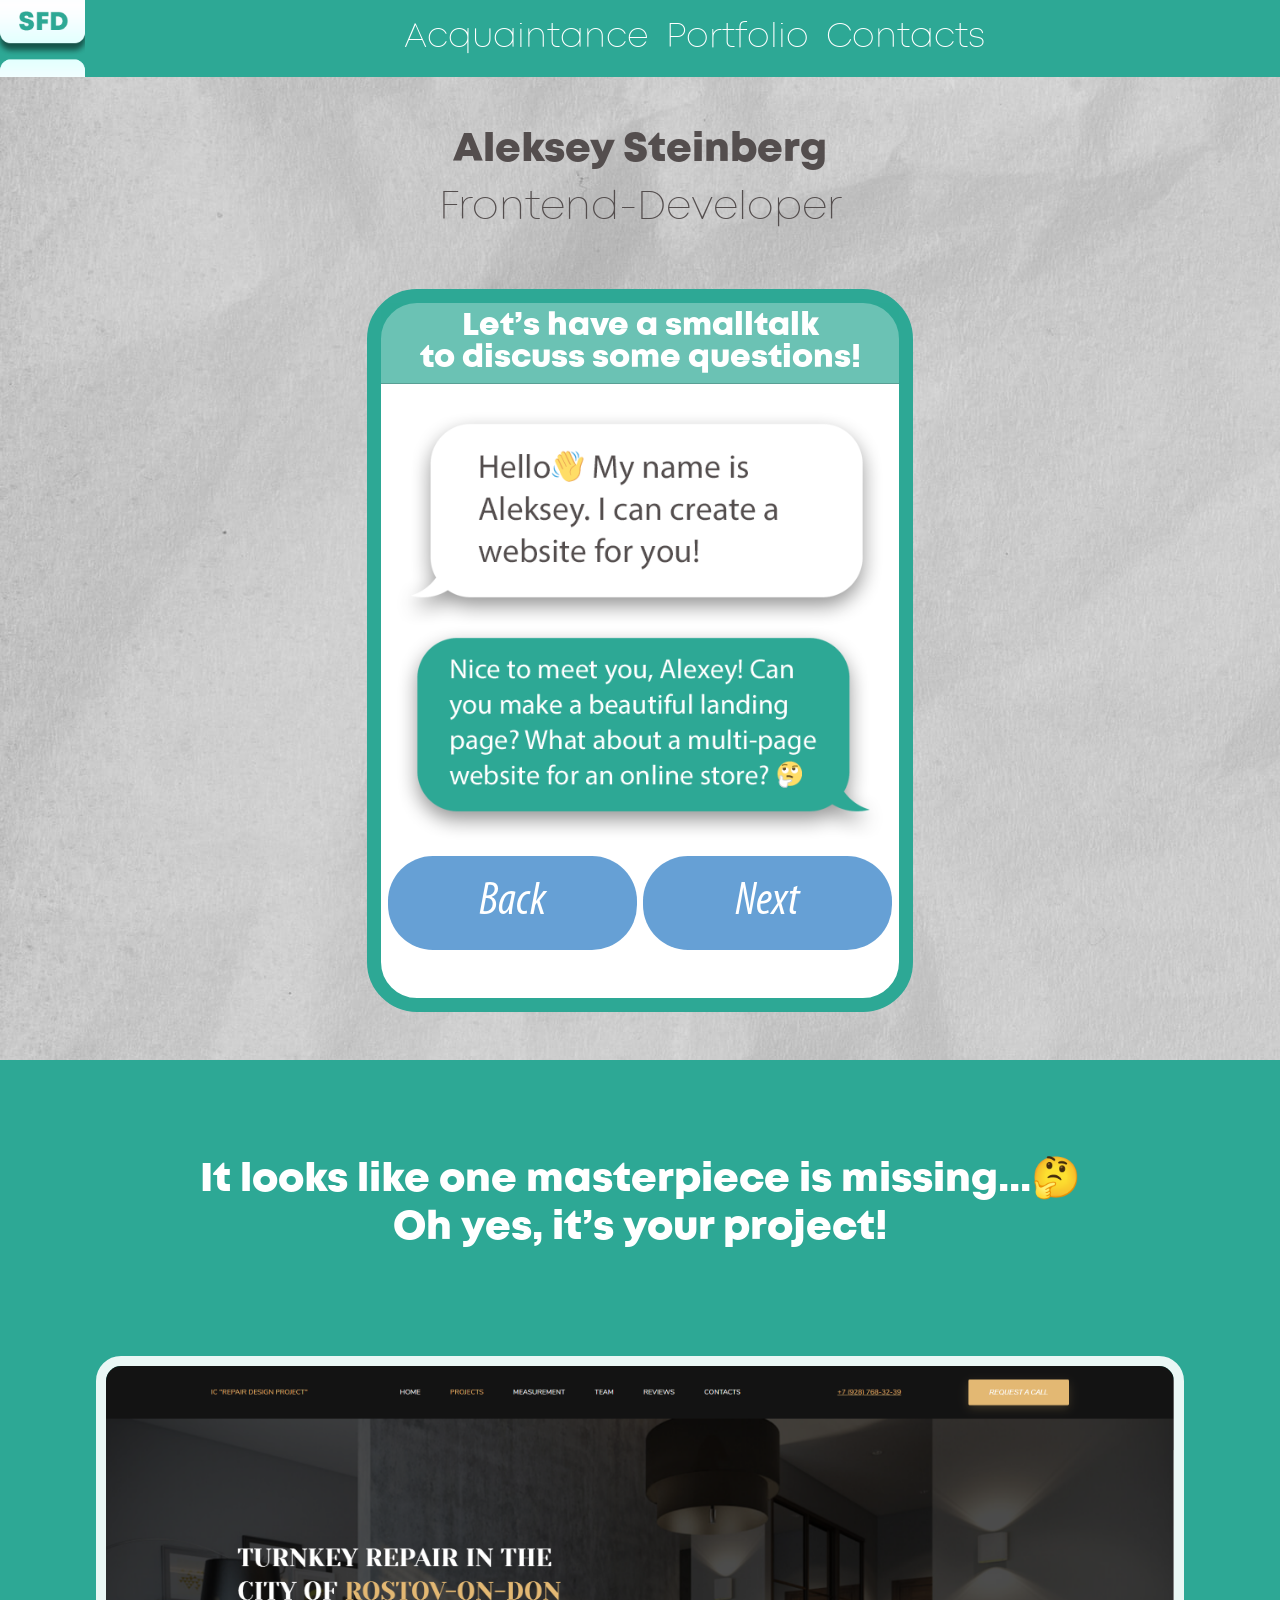
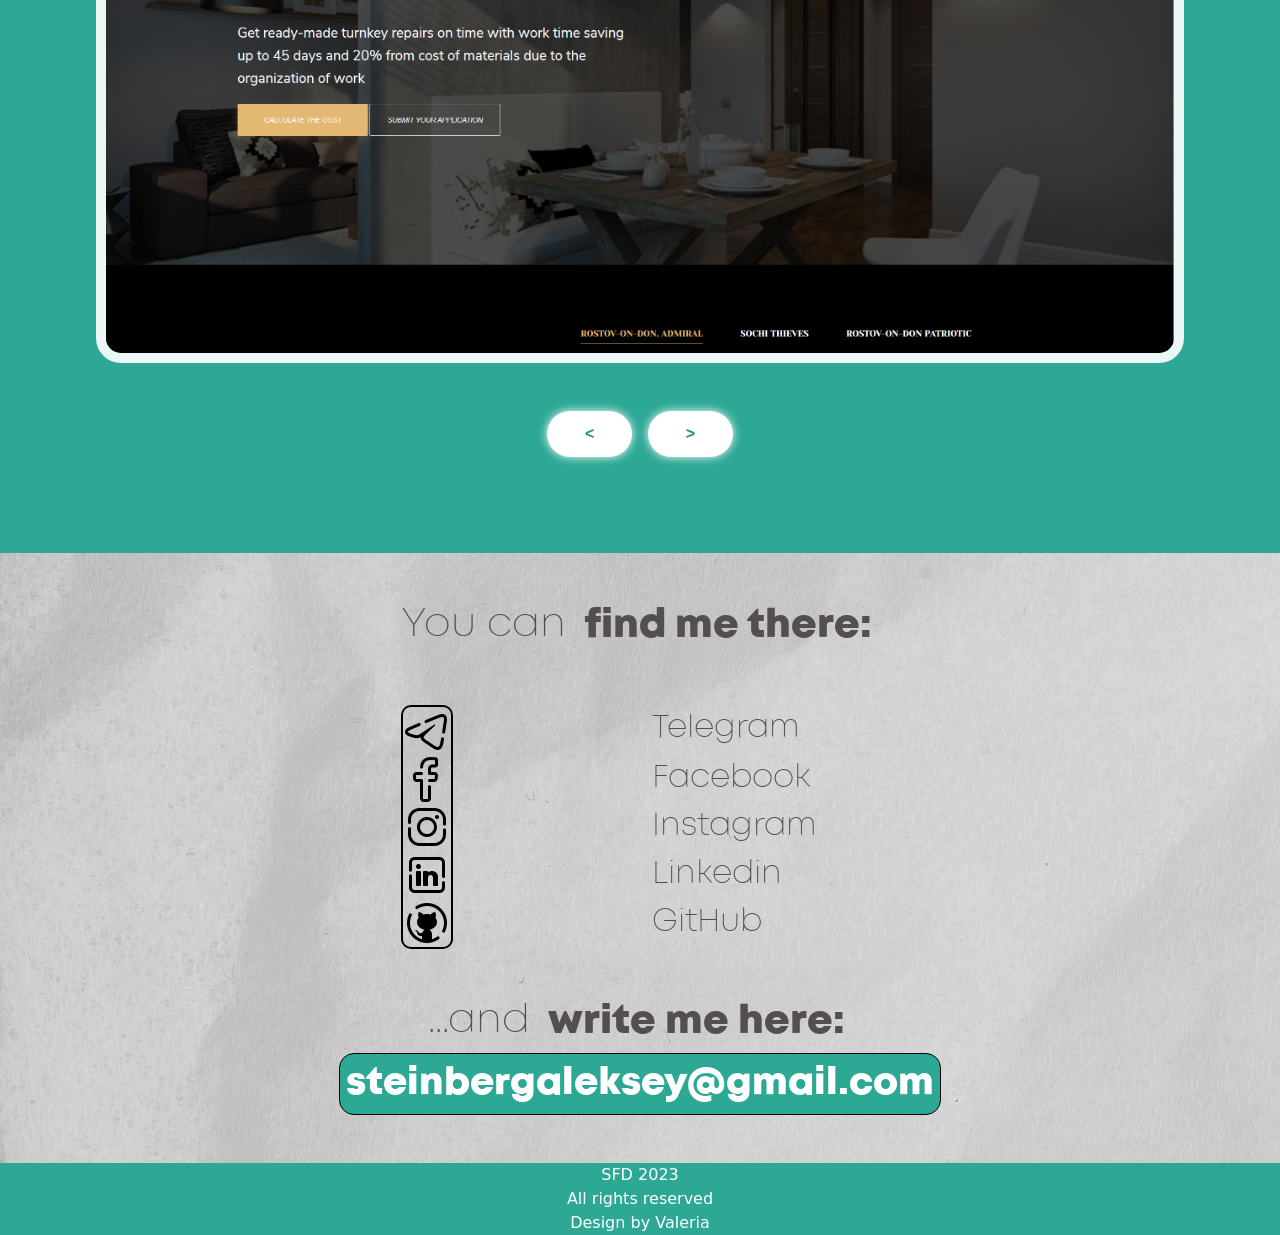
==== commit 00760645: "Test SEO #1" ====
--- a/index.html
+++ b/index.html
@@ -6,7 +6,14 @@
 	<link href="https://cdn.jsdelivr.net/npm/bootstrap@5.0.2/dist/css/bootstrap.min.css" rel="stylesheet" integrity="sha384-EVSTQN3/azprG1Anm3QDgpJLIm9Nao0Yz1ztcQTwFspd3yD65VohhpuuCOmLASjC" crossorigin="anonymous">
 	<link rel="icon" href="images/icon.png" type="image/x-icon">
 	<link rel="stylesheet" href="index.css">
-	<title>Shteinberg Portfolio</title>
+	<title>Shteinberg Portfolio Front-end Developer</title>
+	<meta name="Discription" content="Welcome to the portfolio of Aleksey Steinberg, a Front-end Developer with expertise in creating modern and responsive web experiences. Explore his projects and skills here.">
+	<meta name="keywords" content="Aleksey Steinberg, Front-end Developer, Web Developer, Portfolio, HTML, CSS, JavaScript, Responsive Design">
+	<meta property="og:type" content="website">
+	<meta property="og:url" content="https://alekssteinberg.github.io/alekseysteinberg/">
+	<meta property="og:title" content="Aleksey Steinberg - Front-end Developer Portfolio">
+	<meta property="og:discription" content="Welcome to the portfolio of Aleksey Steinberg, a Front-end Developer with expertise in creating modern and responsive web experiences. Explore his projects and skills here.">
+	<meta name="robots" content="index">
 </head>
 
 <body class="bg-cover" style="background-image: url('images/background.png');">
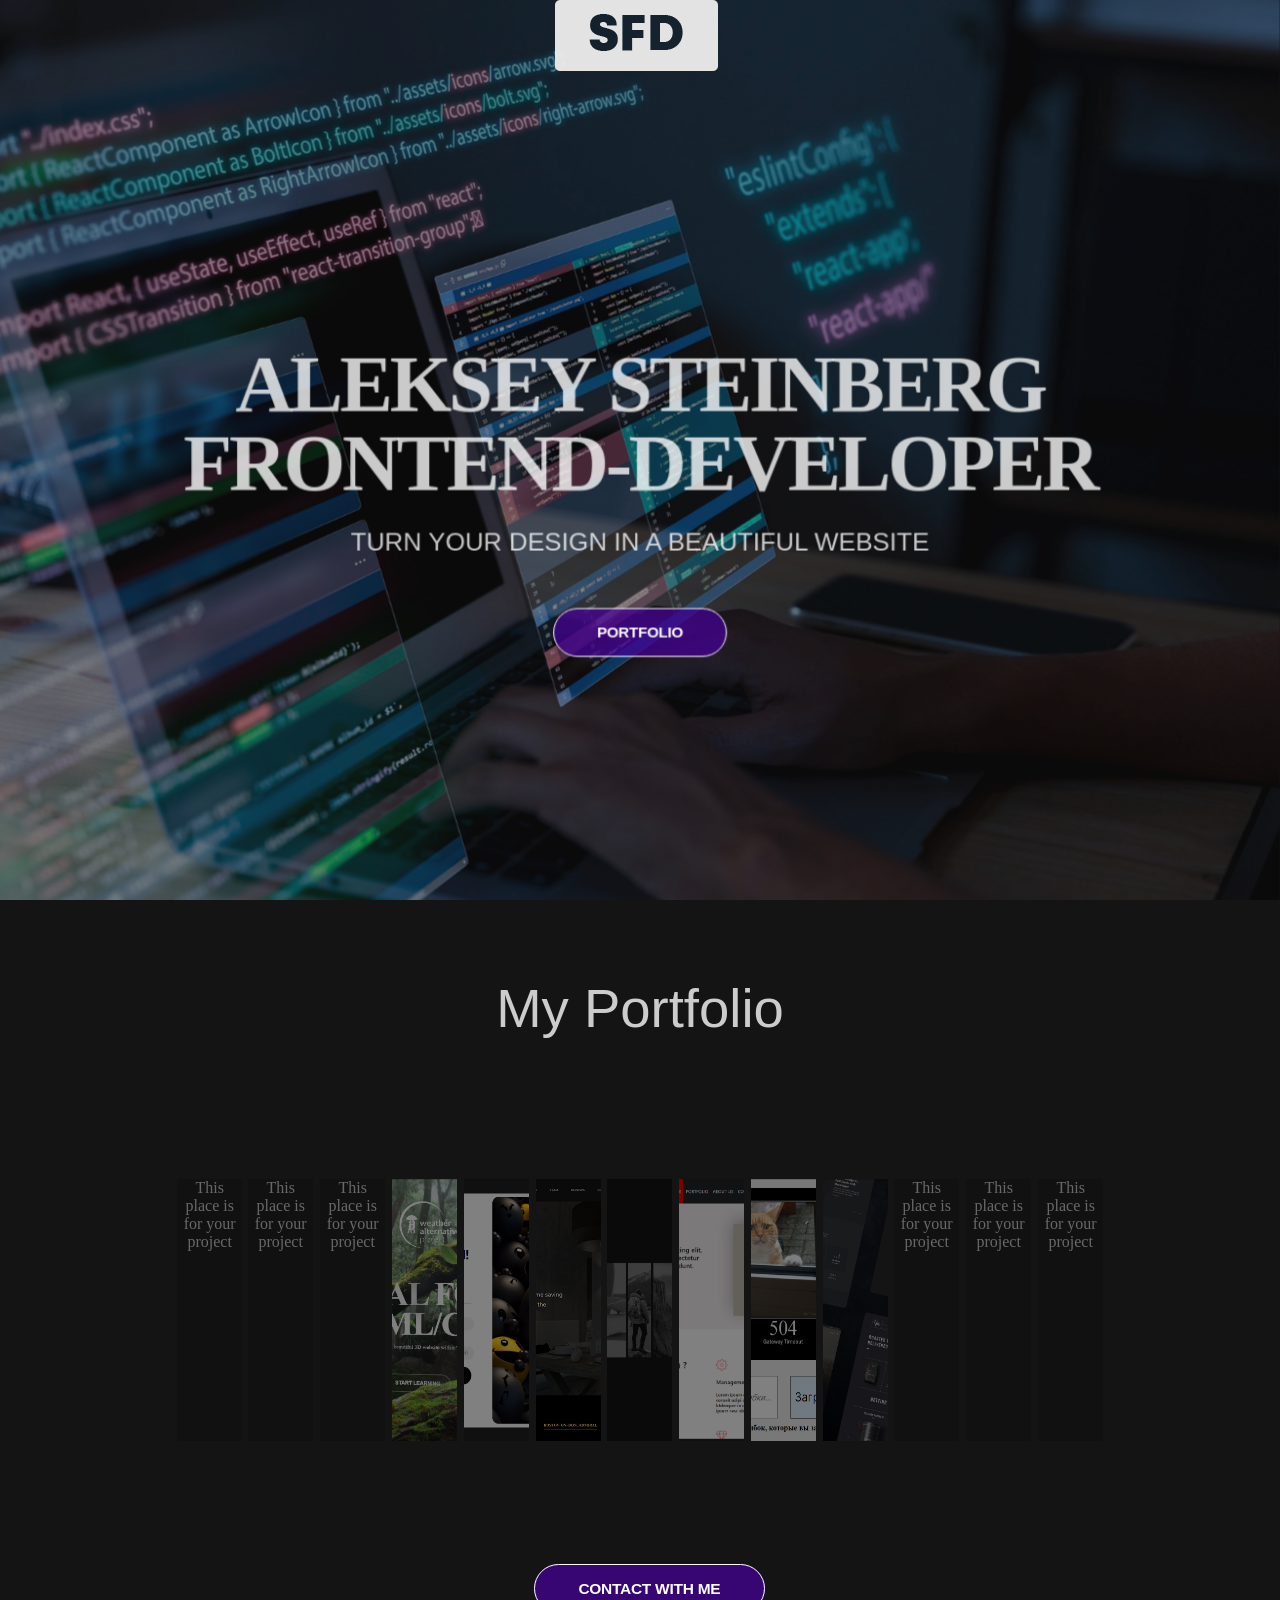
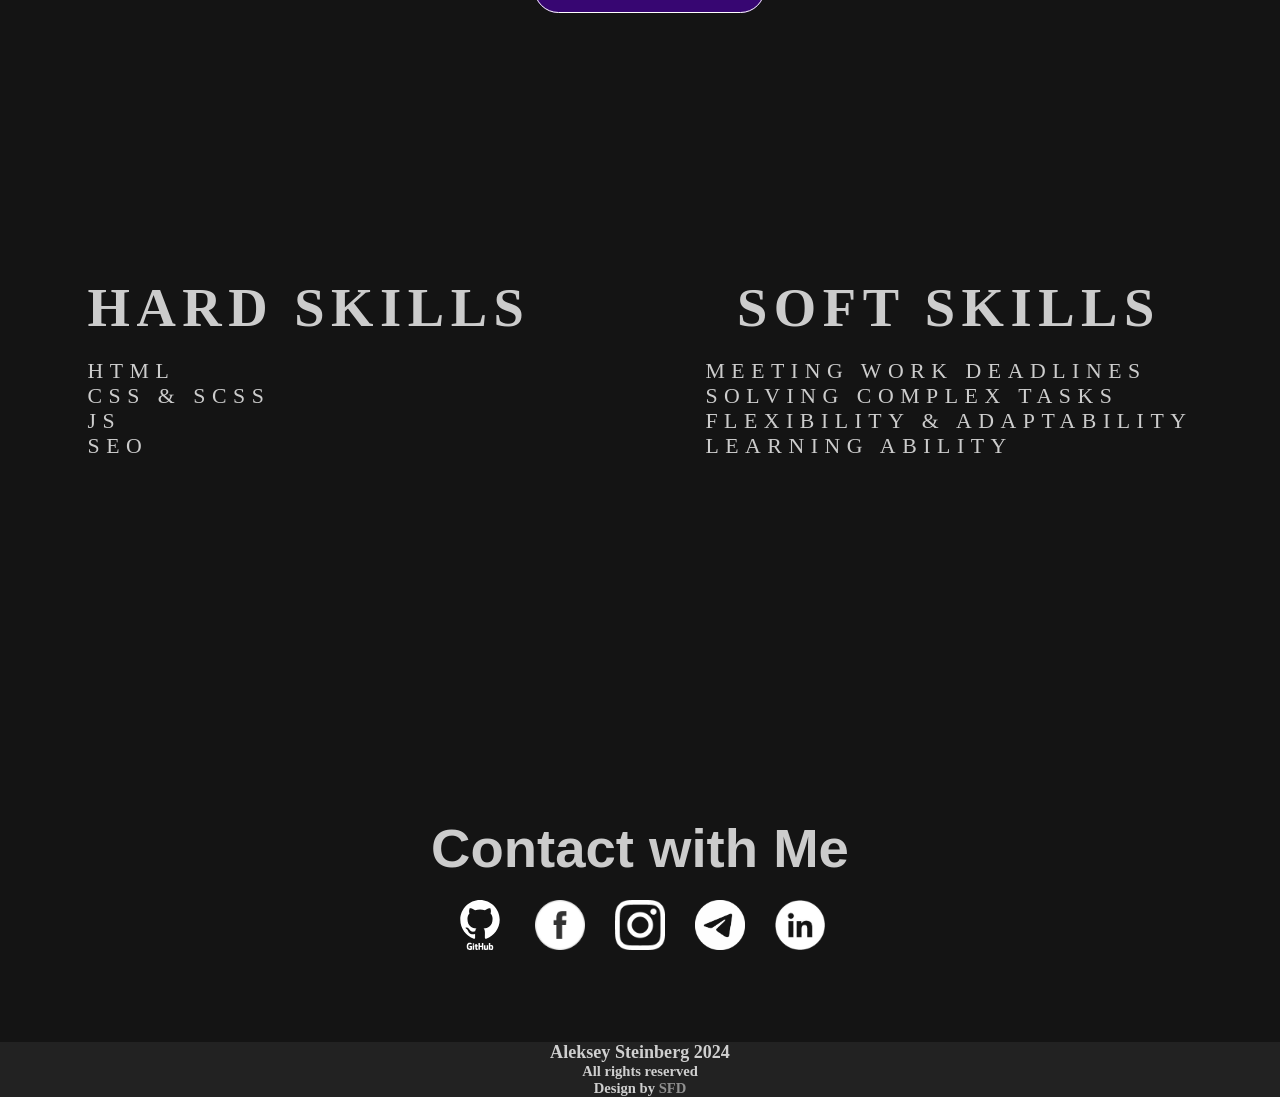
==== commit 237f1056: "Add files via upload" ====
--- a/index.html
+++ b/index.html
@@ -1,198 +1,94 @@
 <!DOCTYPE html>
 <html lang="en">
 <head>
-	<meta charset="utf-8">
-	<meta name="viewport" content="width=device-width, initial-scale=1">
-	<link href="https://cdn.jsdelivr.net/npm/bootstrap@5.0.2/dist/css/bootstrap.min.css" rel="stylesheet" integrity="sha384-EVSTQN3/azprG1Anm3QDgpJLIm9Nao0Yz1ztcQTwFspd3yD65VohhpuuCOmLASjC" crossorigin="anonymous">
-	<link rel="icon" href="images/icon.png" type="image/x-icon">
-	<link rel="stylesheet" href="index.css">
-	<title>Shteinberg Portfolio Front-end Developer</title>
-	<meta name="Discription" content="Welcome to the portfolio of Aleksey Steinberg, a Front-end Developer with expertise in creating modern and responsive web experiences. Explore his projects and skills here.">
-	<meta name="keywords" content="Aleksey Steinberg, Front-end Developer, Web Developer, Portfolio, HTML, CSS, JavaScript, Responsive Design">
-	<meta property="og:type" content="website">
-	<meta property="og:url" content="https://alekssteinberg.github.io/alekseysteinberg/">
-	<meta property="og:title" content="Aleksey Steinberg - Front-end Developer Portfolio">
-	<meta property="og:discription" content="Welcome to the portfolio of Aleksey Steinberg, a Front-end Developer with expertise in creating modern and responsive web experiences. Explore his projects and skills here.">
-	<meta name="robots" content="index">
+    <meta charset="UTF-8">
+    <meta name="viewport" content="width=device-width, initial-scale=1.0">
+    <title>Document</title>
+    <link rel="stylesheet" href="css/style.css">
+    
 </head>
 
-<body class="bg-cover" style="background-image: url('images/background.png');">
-	<header>
-	    <div class="section">
-	        <div class="row  align-items-center">
-	            <div class="col">
-	                <img src="images/icon.png" class="img-fluid">
-	            </div>
-	            <div class="col-sm-10 col-md-11 text-center fixed">
-	                <a href="#acquaintance"><button class="nav-bat ">Acquaintance</button></a>
-	                <a href="#portfolio"><button class="nav-bat ">Portfolio</button></a>
-	                <a href="#contacts"><button class="nav-bat ">Contacts</button></a>
-	            </div>
-	           <!-- <div class="col">
-	                <div class="row">
-	                    <div class="col language" data-lang="ru">Eng</div>
-	                    <div class="col form-check form-switch ms-0 ps-0" data-lang="en">
-	                        <input class="form-check-input ms-0 ps-0" type="checkbox" id="flexSwitchCheckDefault">
-	                        <label class="form-check-label ms-0 ps-0" for="flexSwitchCheckDefault"></label>
-	                    </div>
-	                    <div class="col language" data-lang="en">Рус</div>
-	                </div> -->
-	            </div>
-	        </div>
-	    </div>
+<body>
+  
+    <header class="header">
+       <div class="logo" style="background-image: url(img/icon.png);"></div>
+    </header>       
+    
+    <div class="first-section">
+        <section class="layers">
+                <div class="layers__containers">
+                    <div class="layers__item layer-1" style="background-image: url(img/image-1.jpg);"></div>
+                    <div class="layers__item layer-3">
+                        <div class="hero-content">
+                            <h1>Aleksey Steinberg<span>Frontend-Developer</span></h1>
+                            <div class="hero-content__p">Turn your design in a beautiful website</div>
+                            <a href="#portfolio" class="button-start">Portfolio</a>
+                        </div>
+                    </div>
+                </div>
+        </section>
+    </div>
+    <article id="portfolio"></article>
+    <div class="second-section" >
+        <div class="my-portfolio">My Portfolio</div>
+        <div class="wrapper">            
+            <div class="items">
+                <div class="item" style="background-image: url()" tabindex="1">This place is for your project</div>
+                <div class="item" style="background-image: url()" tabindex="1">This place is for your project</div>
+                <div class="item" style="background-image: url()" tabindex="1">This place is for your project</div>
+                <div class="item" style="background-image: url(img/portfolio-5.svg)" tabindex="1"><a target="_blank" href="https://alekssteinberg.github.io/Parallax/">View</a></div>
+                <div class="item" style="background-image: url(img/portfolio-3.svg)" tabindex="1"><a target="_blank" href="https://alekssteinberg.github.io/Test-2/">View</a></div>
+                <div class="item" style="background-image: url(img/portfolio-1.svg)" tabindex="1"><a target="_blank" href="https://alekssteinberg.github.io/IC-Repair-Design-Project/">View</a></div>
+                <div class="item" style="background-image: url(img/portfolio-7.svg)" tabindex="1"><a target="_blank" href="https://alekssteinberg.github.io/Wave-Page/">View</a></div>
+                <div class="item" style="background-image: url(img/portfolio-2.svg)" tabindex="1"><a target="_blank" href="https://alekssteinberg.github.io/Agency-Landing-Page/">View</a></div>
+                <div class="item" style="background-image: url(img/portfolio-4.svg)" tabindex="1"><a target="_blank" href="https://alekssteinberg.github.io/test-httpcats/">View</a></div>
+                <div class="item" style="background-image: url(img/portfolio-6.svg)" tabindex="1"><a target="_blank" href="https://alekssteinberg.github.io/Portfolio-Site/">View</a></div>
+                <div class="item" style="background-image: url()" tabindex="1">This place is for your project</div>
+                <div class="item" style="background-image: url()" tabindex="1">This place is for your project</div>
+                <div class="item" style="background-image: url()" tabindex="1">This place is for your project</div>
+            </div>
+        </div>
+        <a href="#contacts" class="button-contacts">Contact with Me</a>
+    </div>
+    <div class="third-section">
+        <div class="skills-section-left">
+            <h2 class="skill-title">Hard Skills</h2>
+            <ul class="skill-list-left">
+                <li>HTML</li>
+                <li>CSS & SCSS</li>
+                <li>JS</li>
+                <li>SEO</li>
+            </ul>
+        </div>
+        <div class="skill-section-right">
+            <h2 class="skill-title">Soft Skills</h2>
+            <ul class="skill-list-right">
+                <li>Meeting work deadlines</li>
+                <li>Solving complex tasks</li>
+                <li>Flexibility & adaptability</li>
+                <li>Learning ability</li>
+            </ul>
+        </div>
+        
+    </div>
+    
+    <div class="contacts" id="contacts">
+        <h4>Contact with Me</h4>
+     <div class="contacts__list">
+        <a target="_blank" href="https://github.com/AleksSteinberg"><img class="contact__icon" src="img/github.svg" alt=""></a>
+        <a target="_blank" href="https://www.facebook.com/aleksey.steinberg/"><img class="contact__icon" src="img/facebook.svg" alt=""></a>
+        <a target="_blank" href="https://www.instagram.com/alekseysteinberg/?next=%2F"><img class="contact__icon" src="img/instagram.png" alt=""></a>
+        <a target="_blank" href="https://t.me/von_Steinberg"><img class="contact__icon" src="img/telegram.svg" alt=""></a>
+        <a target="_blank" href="https://www.linkedin.com/in/aleksey-steinberg-832278293/"><img class="contact__icon contact__icon__last" src="img/linkedin.svg" alt=""></a>
+     </div>
+    </div>
 
-	</header>
-
-
-	<main>
-		<div class="section mt-5" id="acquaintance">
-			<div class="row">
-				<div class="col text-center">
-					<h1 class="Aleksey">Aleksey Steinberg</h1>
-					<h1 class="frontend">Frontend-Developer</h1>
-				</div>
-			</div>
-		</div>
-		
-			<div class="section d-flex align-items-center justify-content-center card-section mt-5">
-  <div class="container">
-    <div class="row justify-content-center">
-      <div class="col-md-6">
-        <div class="card text-center">
-          <div class="card-header">
-            Let’s have a smalltalk <br> to discuss some questions!
-          </div>
-          <div class="card-body">
-            <div class="row mt-2">
-              <div class="col mt-1 scrolling-images">
-                <img src="images/a-1.png" class="img-fluid" id="image1a">
-                <img src="images/b-1.png" class="img-fluid" id="image1b">
-                <img src="images/a-2.png" class="img-fluid" id="image2a" style="display: none;">
-                <img src="images/b-2.png" class="img-fluid" id="image2b" style="display: none;">
-                <img src="images/a-3.png" class="img-fluid" id="image3a" style="display: none;">
-                <img src="images/b-3.png" class="img-fluid" id="image3b" style="display: none;">
-                <img src="images/a-4.png" class="img-fluid" id="image4a" style="display: none;">
-                <img src="images/b-4.png" class="img-fluid" id="image4b" style="display: none;">
-                <img src="images/a-5.png" class="img-fluid" id="image5a" style="display: none;">
-                <img src="images/b-5.png" class="img-fluid" id="image5b" style="display: none;">
-              </div>
-            </div>
-          </div>
-          <div class="row text-center">
-            <div class="col">
-              <button href="#" class="btn btn-primary btn-block mb-5" onclick="showImages('back')">Back</button>
-              <button href="#" class="btn btn-primary btn-block mb-5" onclick="showImages('next')">Next</button>
-            </div>
-          </div>
-        </div>
-      </div>
+    <footer class="footer">
+       <div> 
+        <h5>Aleksey Steinberg 2024</h5>
+        <h6>All rights reserved <br> Design by <a target="_blank" href="mailto:steinbergaleksey@gmail.com">SFD</a></h6>
     </div>
-  </div>
-</div>
-
-		<div class="section mt-5 section-portfolio" id="portfolio">
-		  <div class="row">
-		    <div class="col mt-5">
-		      <h1 class="text-center mt-5 portfolio-text">It looks like one masterpiece is missing...🤔 <br> Oh yes, it’s your project! </h1>
-		    </div>
-		  </div>
-		  <div class="row m-lg-5 p-lg-5">
-		    <div class="m-sm-0 p-sm-0">
-		      <div id="carouselExampleCaptions" class="carousel slide" data-bs-ride="carousel">
-		        <div class="carousel-inner">
-		          <div class="carousel-item active">
-		            <a target="_blank" href="IC Repair Design Project/index.html"><img src="images/portfolio-1.png" class="d-block w-100 img-fluid image-bord" alt="..."></a>
-		            <div class="carousel-caption d-none d-md-block">
-		              
-		            </div>
-		          </div>
-		          <div class="carousel-item">
-		            <a target="_blank" href="Agency Landing Page/index.html"><img src="images/portfolio-2.png" class="d-block w-100 img-fluid image-bord" alt="..."></a>
-		            <div class="carousel-caption d-none d-md-block">
-		              
-		            </div>
-		          </div>
-		        </div>
-		      </div>
-		      <div class="col mt-5 d-flex justify-content-center">
-		        <button class="btn-car me-2 mb-5" data-bs-target="#carouselExampleCaptions" data-bs-slide="prev"><</button>
-		        <button class="btn-car ms-2 mb-5" data-bs-target="#carouselExampleCaptions" data-bs-slide="next">></button>
-		      </div>
-		    </div>
-		  </div>
-		</div>
-		<div class="section mt-5" id="contacts">
-			<div class="row text-center">
-				<div class="col">
-					<h1 class="cont-text">You can <mark>find me there:</mark></h1>
-				</div>
-			</div>
-			<div class="container col-md-3 mt-5 col-sm-8 col-md-8">
-			<div class="row icon">
-				<div class="col text-center"><a target="_blank" href="https://t.me/von_Steinberg"><img src="icon/telegram.png" class="icon-cont-start icon-hover"></a></div>
-				<div class="col  icon-text ms-0"><a target="_blank" href="https://t.me/von_Steinberg" class="icon-text">Telegram</a></div>
-			</div>
-			<div class="row icon">
-				<div class="col text-center"><a target="_blank" href="https://www.facebook.com/aleksey.steinberg/"><img src="icon/facebook.png" class="icon-cont icon-hover"></a></div>
-				<div class="col  icon-text ms-0"><a target="_blank" href="https://www.facebook.com/aleksey.steinberg/" class="icon-text">Facebook</a></div>
-			</div>
-			<div class="row icon">
-				<div class="col text-center"><a target="_blank" href="https://www.instagram.com/alekseysteinberg/?next=%2F"><img src="icon/instagram.png" class="icon-cont icon-hover"></a></div>
-				<div class="col  icon-text ms-0"><a target="_blank" href="https://www.instagram.com/alekseysteinberg/?next=%2F" class="icon-text">Instagram</a></div>
-			</div>
-			<div class="row icon">
-				<div class="col text-center"><a target="_blank" href="https://www.linkedin.com/in/aleksey-steinberg-832278293/"><img src="icon/linkedin.png" class="icon-cont icon-hover"></a></div>
-				<div class="col  icon-text ms-0"><a target="_blank" href="https://www.linkedin.com/in/aleksey-steinberg-832278293/" class="icon-text">Linkedin</a></div>
-			</div>
-			<div class="row icon">
-				<div class="col text-center"><a target="_blank" href="https://github.com/Hybrid2502"><img src="icon/github.png" class="icon-cont-end icon-hover"></a></div>
-				<div class="col  icon-text ms-0"><a target="_blank" href="https://github.com/Hybrid2502" class="icon-text">GitHub</a></div>
-			</div>
-			</div>
-			<div class="row text-center mt-5">
-				<div class="col">
-					<h1 class="cont-text">...and <mark>write me here:</mark></h1>
-					<button class="mail"><a href="mailto:steinbergaleksey@gmail.com" class="mail-text m-0 p-0">steinbergaleksey@gmail.com</a></button>
-				</div>
-			</div>
-		</div>
-	</main>
-
-	<footer class="mt-5">
-		<div class="section text-center">
-			<div class="row">
-				<div class="col">SFD 2023</div>
-			</div>
-			<div class="row">
-				<div class="col">All rights reserved</div>
-			</div>
-			<div class="row">
-				<div class="col">Design by <a target="_blank" href="https://t.me/OwlKLD" class="Valeria">Valeria</a></div>
-			</div>
-		</div>
-	</footer>
-	<script src="https://cdn.jsdelivr.net/npm/bootstrap@5.0.2/dist/js/bootstrap.bundle.min.js" integrity="sha384-MrcW6ZMFYlzcLA8Nl+NtUVF0sA7MsXsP1UyJoMp4YLEuNSfAP+JcXn/tWtIaxVXM" crossorigin="anonymous"></script>
-	<script src="script.js"></script>
-
-	<script>
-  let currentImageIndex = 1;
-
-  function showImages(direction) {
-    // Скрыть текущие изображения
-    document.getElementById(`image${currentImageIndex}a`).style.display = 'none';
-    document.getElementById(`image${currentImageIndex}b`).style.display = 'none';
-
-    // Изменить индекс в зависимости от направления
-    if (direction === 'back') {
-      currentImageIndex = (currentImageIndex - 1) > 0 ? currentImageIndex - 1 : 5;
-    } else {
-      currentImageIndex = (currentImageIndex + 1) <= 5 ? currentImageIndex + 1 : 1;
-    }
-
-    // Показать новые изображения
-    document.getElementById(`image${currentImageIndex}a`).style.display = 'block';
-    document.getElementById(`image${currentImageIndex}b`).style.display = 'block';
-  }
-</script>
+    </footer>
+<script src="app.js"></script>
 </body>
-</html>
+</html>
--- a/css/style.css
+++ b/css/style.css
@@ -0,0 +1,418 @@
+* {
+  margin: 0;
+  padding: 0;
+  -webkit-box-sizing: border-box;
+          box-sizing: border-box;
+}
+
+:root {
+  --index: calc(1vw + 1vh);
+  --transition: 1.5s cubic-bezier(.05, .5, 0, 1);
+  --transition-2: cubic-bezier(.1, .7, 0, 1);
+}
+
+@font-face {
+  font-family: kamerik-3d;
+  src: url(../fonts/kamerik205-heavy.woff2);
+  font-weight: 900;
+}
+@font-face {
+  font-family: merriweather-italic-3d;
+  src: url(../fonts/merriweather-regular-italic.woff2);
+}
+body {
+  background-color: #141414;
+  color: rgba(255, 255, 255, 0.7843137255);
+  font-family: kamerik-3d;
+}
+
+/* First Section */
+.logo {
+  --logo-size: calc(var(--index) * 7.8);
+  width: var(--logo-size);
+  height: var(--logo-size);
+  background-repeat: no-repeat;
+  position: fixed;
+  left: calc(50% - var(--logo-size) / 2);
+  top: 0;
+  z-index: 1;
+}
+
+.layers {
+  -webkit-perspective: 1000px;
+          perspective: 1000px;
+  overflow: hidden;
+}
+
+.layers__containers {
+  height: 100vh;
+  min-height: 500px;
+  -webkit-transform-style: preserve-3d;
+          transform-style: preserve-3d;
+  -webkit-transform: rotateX(var(--move-y)) rotateY(var(--move-x));
+          transform: rotateX(var(--move-y)) rotateY(var(--move-x));
+  will-change: transform;
+  -webkit-transition: -webkit-transform var(--transition);
+  transition: -webkit-transform var(--transition);
+  transition: transform var(--transition);
+  transition: transform var(--transition), -webkit-transform var(--transition);
+}
+
+.layers__item {
+  position: absolute;
+  inset: -5vw;
+  background-size: cover;
+  background-position: center;
+  display: -webkit-box;
+  display: -ms-flexbox;
+  display: flex;
+  -webkit-box-align: center;
+      -ms-flex-align: center;
+          align-items: center;
+  -webkit-box-pack: center;
+      -ms-flex-pack: center;
+          justify-content: center;
+}
+
+.layer-1 {
+  -webkit-transform: translateZ(-55px) scale(1.06);
+          transform: translateZ(-55px) scale(1.06);
+  -webkit-filter: opacity(0.5);
+          filter: opacity(0.5);
+}
+
+.layer-3 {
+  -webkit-transform: translateZ(180px) scale(0.8);
+          transform: translateZ(180px) scale(0.8);
+}
+
+.hero-content {
+  font-size: calc(var(--index) * 2.5);
+  text-align: center;
+  text-transform: uppercase;
+  letter-spacing: calc(var(--index) * -0.15);
+  line-height: 1.5em;
+  margin-top: calc(var(--index) * 5.5);
+}
+
+.hero-content span {
+  display: block;
+}
+
+.hero-content__p {
+  font-family: Arial;
+  letter-spacing: normal;
+  font-size: calc(var(--index) * 1.2);
+  line-height: 3;
+}
+
+.button-start {
+  font-family: Arial;
+  font-weight: 600;
+  text-transform: uppercase;
+  font-size: calc(var(--index) * 0.71);
+  letter-spacing: -0.02vw;
+  padding: calc(var(--index) * 0.7) calc(var(--index) * 2);
+  background-color: transparent;
+  color: #fff;
+  background-color: rgba(69, 2, 150, 0.729);
+  border-radius: 10em;
+  border: rgb(255, 255, 255) 1px solid;
+  outline: none;
+  cursor: pointer;
+  margin-top: calc(var(--index) * 2.5);
+}
+
+.button-start:hover {
+  border: rgb(255, 255, 255) 3px solid;
+  -webkit-transition: 0.2s;
+  transition: 0.2s;
+}
+
+/* SECOND SECTION */
+a {
+  color: rgb(144, 144, 144);
+  text-decoration: none;
+}
+
+.my-portfolio {
+  font-family: Arial;
+  display: -webkit-box;
+  display: -ms-flexbox;
+  display: flex;
+  -webkit-box-align: center;
+      -ms-flex-align: center;
+          align-items: center;
+  -webkit-box-pack: center;
+      -ms-flex-pack: center;
+          justify-content: center;
+  margin-top: 6vw;
+  padding: 0;
+  background-color: #141414;
+  font-size: calc(var(--index) * 2.5);
+}
+
+.wrapper {
+  display: -webkit-box;
+  display: -ms-flexbox;
+  display: flex;
+  -webkit-box-align: center;
+      -ms-flex-align: center;
+          align-items: center;
+  -webkit-box-pack: center;
+      -ms-flex-pack: center;
+          justify-content: center;
+  height: 60vh;
+}
+
+.items {
+  display: -webkit-box;
+  display: -ms-flexbox;
+  display: flex;
+  gap: 0.4rem;
+  -webkit-perspective: calc(var(--index) * 35);
+          perspective: calc(var(--index) * 35);
+  text-align: center;
+}
+
+.item {
+  width: calc(var(--index) * 3);
+  height: calc(var(--index) * 12);
+  background-color: #222;
+  background-size: cover;
+  background-position: center;
+  cursor: pointer;
+  -webkit-filter: brightness(0.5);
+          filter: brightness(0.5);
+  -webkit-transition: width 1.25s var(--transition-2), -webkit-transform 1.25s var(--transition-2), -webkit-filter 3s var(--transition-2);
+  transition: width 1.25s var(--transition-2), -webkit-transform 1.25s var(--transition-2), -webkit-filter 3s var(--transition-2);
+  transition: transform 1.25s var(--transition-2), filter 3s var(--transition-2), width 1.25s var(--transition-2);
+  transition: transform 1.25s var(--transition-2), filter 3s var(--transition-2), width 1.25s var(--transition-2), -webkit-transform 1.25s var(--transition-2), -webkit-filter 3s var(--transition-2);
+  will-change: transform, filter;
+}
+.item a {
+  display: none;
+}
+
+.items .item:hover {
+  -webkit-filter: inherit;
+          filter: inherit;
+  -webkit-transform: translateZ(calc(var(--index) * 10));
+          transform: translateZ(calc(var(--index) * 10));
+}
+
+.item::before, .item::after {
+  content: "";
+  position: absolute;
+  height: 100%;
+  width: 20px;
+  right: calc(var(--index) * -1);
+}
+
+.item::after {
+  left: calc(var(--index) * -1);
+}
+
+/* right */
+.items .item:hover + * {
+  -webkit-filter: inherit;
+          filter: inherit;
+  -webkit-transform: translateZ(calc(var(--index) * 8.5)) rotateY(35deg);
+          transform: translateZ(calc(var(--index) * 8.5)) rotateY(35deg);
+  z-index: -1;
+}
+
+.items .item:hover + * + * {
+  -webkit-filter: inherit;
+          filter: inherit;
+  -webkit-transform: translateZ(calc(var(--index) * 5.6)) rotateY(40deg);
+          transform: translateZ(calc(var(--index) * 5.6)) rotateY(40deg);
+  z-index: -2;
+}
+
+.items .item:hover + * + * + * {
+  -webkit-filter: inherit;
+          filter: inherit;
+  -webkit-transform: translateZ(calc(var(--index) * 2.4)) rotateY(30deg);
+          transform: translateZ(calc(var(--index) * 2.4)) rotateY(30deg);
+  z-index: -3;
+}
+
+.items .item:hover + * + * + * + * {
+  -webkit-filter: inherit;
+          filter: inherit;
+  -webkit-transform: translateZ(calc(var(--index) * 0.6)) rotateY(14deg);
+          transform: translateZ(calc(var(--index) * 0.6)) rotateY(14deg);
+  z-index: -4;
+}
+
+/* LEFT */
+.items .item:has(+ :hover) {
+  -webkit-filter: inherit;
+          filter: inherit;
+  -webkit-transform: translateZ(calc(var(--index) * 8.5)) rotateY(-35deg);
+          transform: translateZ(calc(var(--index) * 8.5)) rotateY(-35deg);
+}
+
+.items .item:has(+ * + :hover) {
+  -webkit-filter: inherit;
+          filter: inherit;
+  -webkit-transform: translateZ(calc(var(--index) * 5.6)) rotateY(-40deg);
+          transform: translateZ(calc(var(--index) * 5.6)) rotateY(-40deg);
+}
+
+.items .item:has(+ * + * + :hover) {
+  -webkit-filter: inherit;
+          filter: inherit;
+  -webkit-transform: translateZ(calc(var(--index) * 2.4)) rotateY(-30deg);
+          transform: translateZ(calc(var(--index) * 2.4)) rotateY(-30deg);
+  z-index: -3;
+}
+
+.items .item:has(+ * + * + * + :hover) {
+  -webkit-filter: inherit;
+          filter: inherit;
+  -webkit-transform: translateZ(calc(var(--index) * 0.6)) rotateY(-14deg);
+          transform: translateZ(calc(var(--index) * 0.6)) rotateY(-14deg);
+  z-index: -4;
+}
+
+.items .item:active, .items .item:focus {
+  width: 28vw;
+  -webkit-filter: inherit;
+          filter: inherit;
+  z-index: 100;
+  -webkit-transform: translateZ(calc(var(--index) * 10));
+          transform: translateZ(calc(var(--index) * 10));
+  margin: 0 0.45vw;
+}
+.items .item:active a, .items .item:focus a {
+  display: block;
+  color: rgb(255, 255, 255);
+  background-color: black;
+}
+
+.second-section {
+  height: 100vh;
+}
+
+.button-contacts {
+  font-family: Arial;
+  font-weight: 600;
+  text-transform: uppercase;
+  font-size: calc(var(--index) * 0.71);
+  letter-spacing: -0.02vw;
+  padding: calc(var(--index) * 0.7) calc(var(--index) * 2);
+  background-color: transparent;
+  color: #fff;
+  background-color: rgba(69, 2, 150, 0.729);
+  border-radius: 10em;
+  border: rgb(255, 255, 255) 1px solid;
+  outline: none;
+  cursor: pointer;
+  margin-top: calc(var(--index) * 1);
+  margin-left: calc(40% + var(--index));
+}
+
+.button-contacts:hover {
+  border: rgb(255, 255, 255) 3px solid;
+  -webkit-transition: 0.2s;
+  transition: 0.2s;
+}
+
+/* Third Section */
+.third-section {
+  display: -webkit-box;
+  display: -ms-flexbox;
+  display: flex;
+  -webkit-box-pack: center;
+      -ms-flex-pack: center;
+          justify-content: center;
+  height: 60vh;
+  -ms-flex-pack: distribute;
+      justify-content: space-around;
+}
+
+.skills-section-left {
+  -webkit-box-pack: center;
+      -ms-flex-pack: center;
+          justify-content: center;
+}
+
+.skill-title {
+  font-size: calc(var(--index) * 2.5);
+  text-align: center;
+  text-transform: uppercase;
+  letter-spacing: calc(var(--index) * 0.3);
+  line-height: 1.15em;
+}
+
+.skill-list-left {
+  list-style-type: none;
+  font-size: calc(var(--index));
+  text-align: left;
+  text-transform: uppercase;
+  letter-spacing: calc(var(--index) * 0.3);
+  margin-top: 20px;
+}
+
+.skill-list-right {
+  list-style-type: none;
+  font-size: calc(var(--index));
+  text-align: left;
+  text-transform: uppercase;
+  letter-spacing: calc(var(--index) * 0.3);
+  margin-top: 20px;
+}
+
+.contacts {
+  width: 100vw;
+  height: 25vh;
+}
+
+h4 {
+  text-align: center;
+  font-size: calc(var(--index) * 2.5);
+}
+
+.contacts__list {
+  display: -webkit-box;
+  display: -ms-flexbox;
+  display: flex;
+  -webkit-box-pack: center;
+      -ms-flex-pack: center;
+          justify-content: center;
+}
+
+.contact__icon {
+  width: 50px;
+  height: 50px;
+  margin-right: 30px;
+  margin-top: 20px;
+}
+.contact__icon:hover {
+  width: 60px;
+  height: 60px;
+  -webkit-transition: 0.3s;
+  transition: 0.3s;
+}
+
+.contact__icon__last {
+  margin-right: 0;
+}
+
+.footer {
+  display: -webkit-box;
+  display: -ms-flexbox;
+  display: flex;
+  -webkit-box-pack: center;
+      -ms-flex-pack: center;
+          justify-content: center;
+  background-color: #222;
+  font-size: calc(var(--index));
+  text-align: center;
+}
+
+h4 {
+  font-family: Arial;
+}
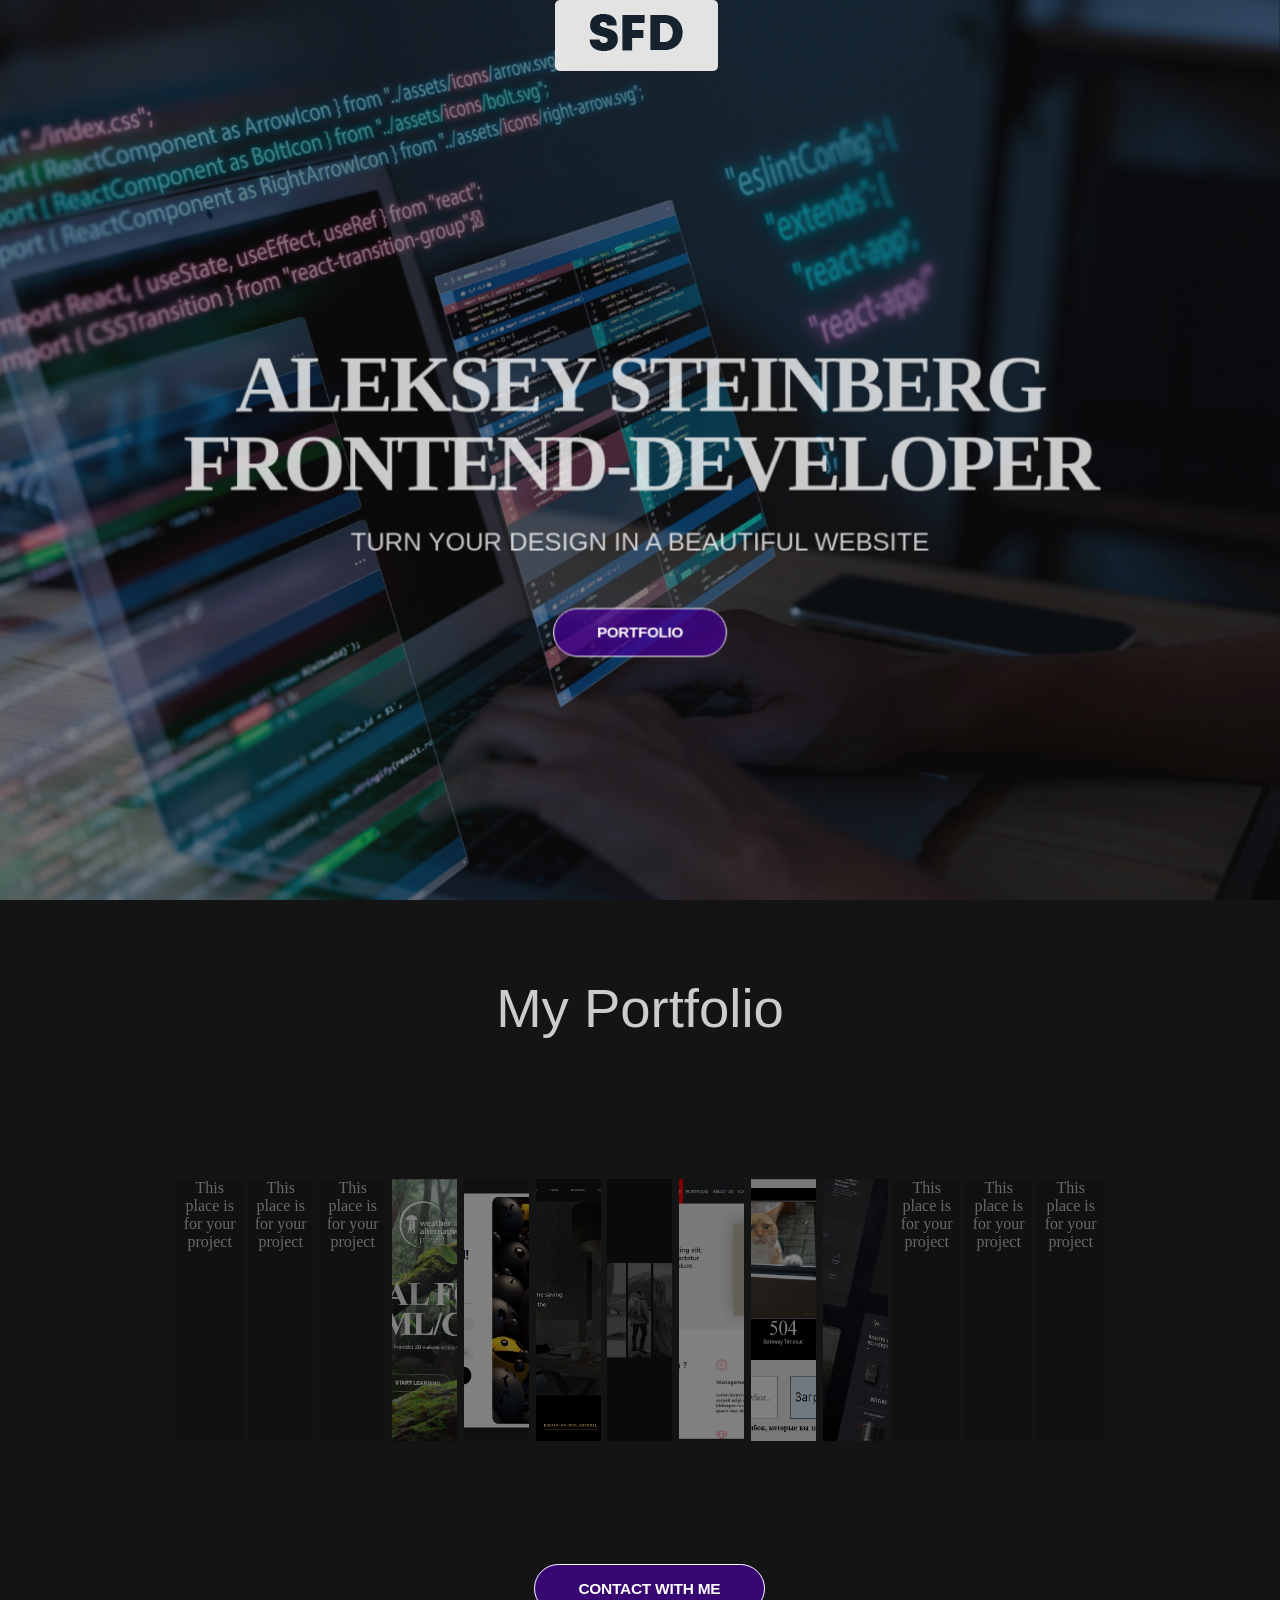
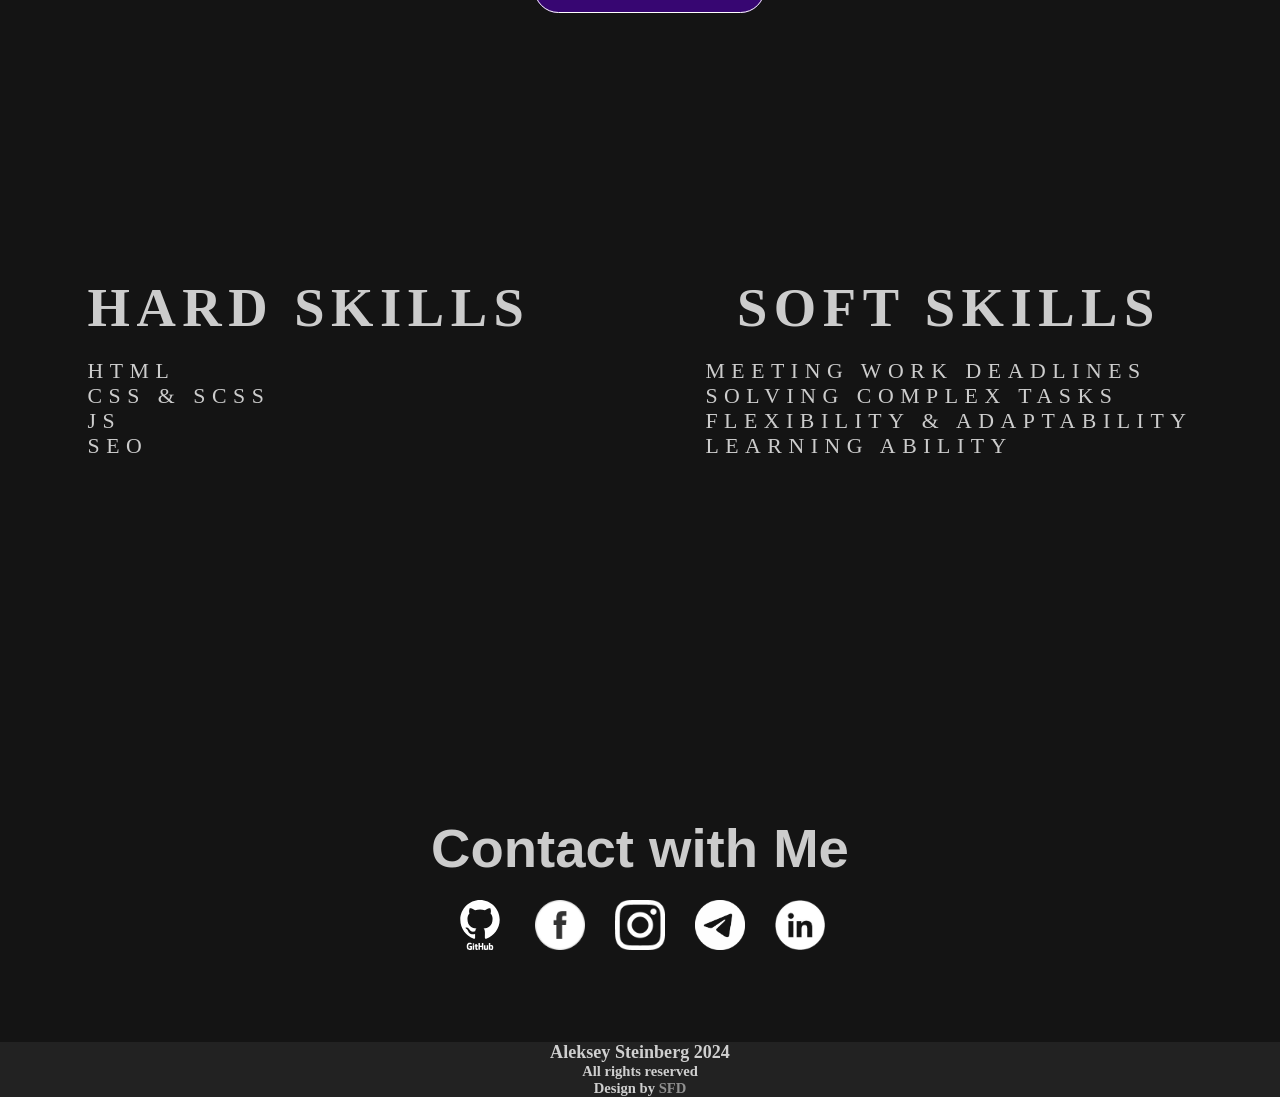
==== commit c5b23e57: "Update index.html" ====
--- a/index.html
+++ b/index.html
@@ -5,6 +5,7 @@
     <meta name="viewport" content="width=device-width, initial-scale=1.0">
     <title>Document</title>
     <link rel="stylesheet" href="css/style.css">
+    <link rel="icon" href="img/icon.png" type="image/x-icon">
     
 </head>
 
@@ -91,4 +92,4 @@
     </footer>
 <script src="app.js"></script>
 </body>
-</html>+</html>
